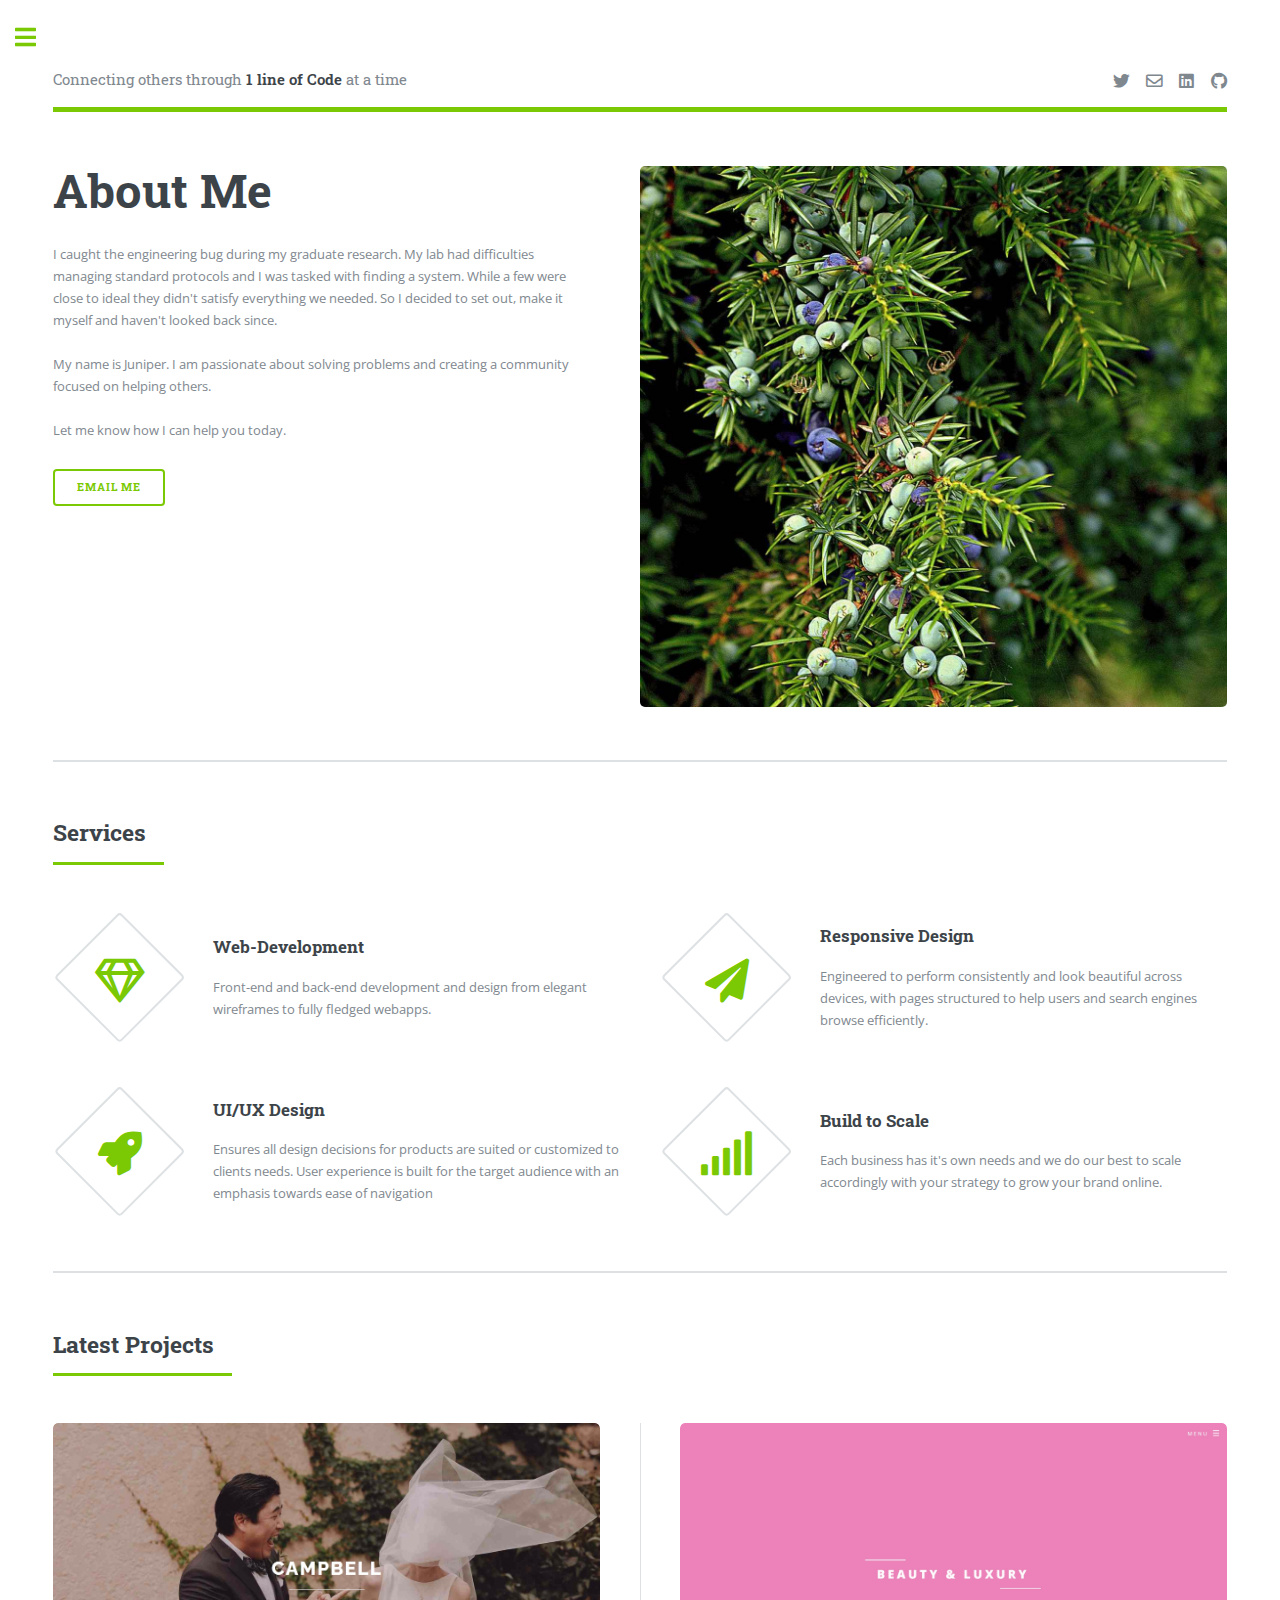
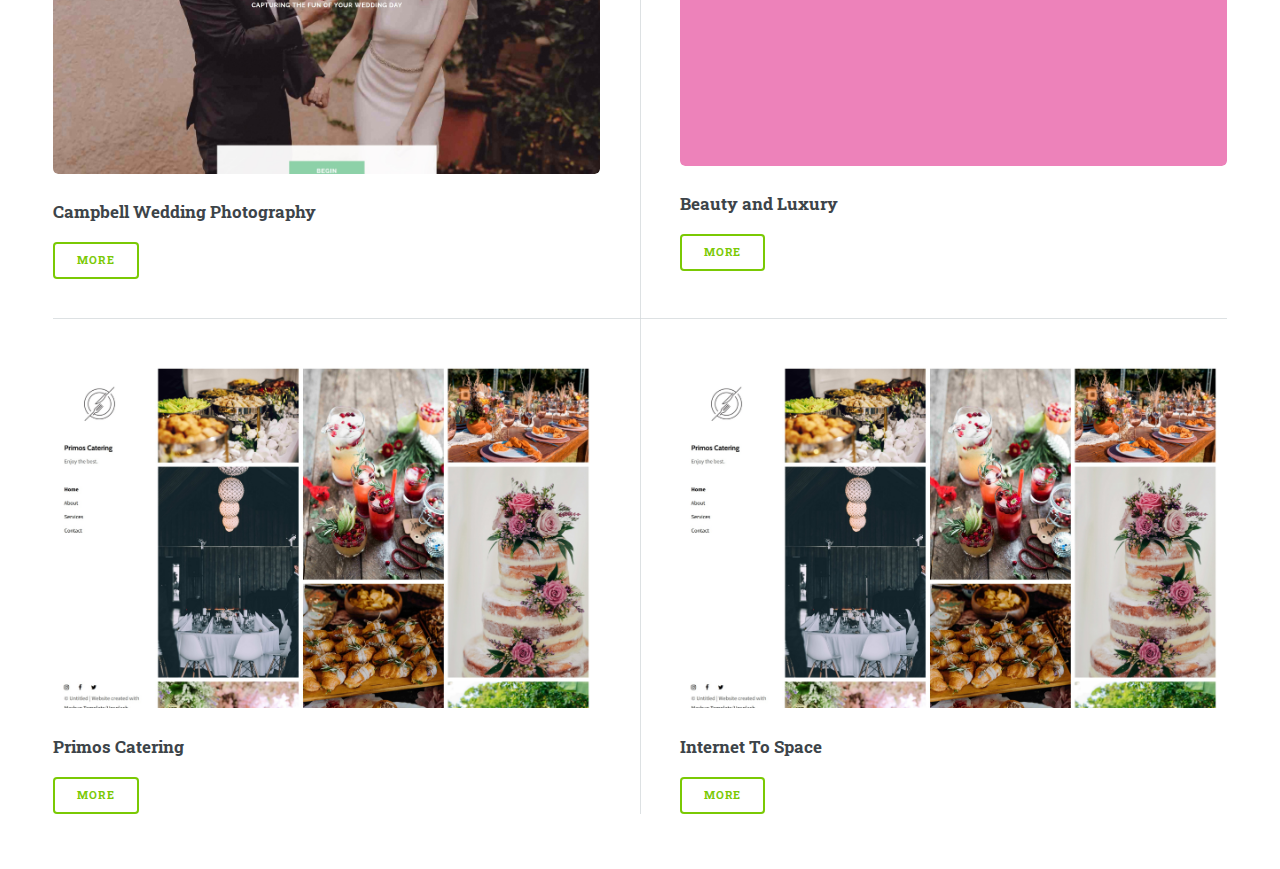
==== about.html @ 2437b705 "Portfolio files" ====
<!DOCTYPE HTML>
<!--
	Editorial by HTML5 UP
	html5up.net | @ajlkn
	Free for personal and commercial use under the CCA 3.0 license (html5up.net/license)
-->
<html>
	<head>
		<title>Juniper Press</title>
		<meta charset="utf-8" />
		<meta name="viewport" content="width=device-width, initial-scale=1, user-scalable=no" />
		<link rel="stylesheet" href="assets/css/main.css" />
	</head>
	<body class="is-preload">

		<!-- Wrapper -->
			<div id="wrapper">

				<!-- Main -->
					<div id="main">
						<div class="inner">

							<!-- Header -->
								<header id="header">
									<a href="index.html" class="logo">Connecting others through <strong>1 line of Code</strong> at a time</a>
									<ul class="icons">
										<!--<li><a class="icon fa-moon dark-mode"><span class="label">Night-Mode</span></a></li> -->
										<li><a href="https://twitter.com/DevwJuniper" target="_blank" class="icon brands fa-twitter"><span class="label">Twitter</span></a></li>
										<li><a href="mailto:juniperpress@protonmail.com" target="_blank" class="icon fa-envelope"><span class="label">Email</span></a></li>
										<li><a href="https://www.linkedin.com/in/juniperpress" target="_blank" class="icon brands fa-linkedin"><span class="label">Linked-In</span></a></li>
										<li><a href="https://github.com/Pressedj" target="_blank" class="icon brands fa-github"><span class="label">Github</span></a></li>
									</ul>
								</header>

							<!-- Banner -->
								<section id="banner">
									<div class="content">
										<header>
											<h1>
												About Me<br />
											</h1>

										</header>
										<p>
											I caught the engineering bug during my graduate research.
											My lab had difficulties managing standard protocols and I was tasked with
											finding a system. While	a few were close to ideal they didn't satisfy everything we needed.
											So I decided to set out, make it myself and haven't looked back since.
											<br />
											<br />My name is Juniper. I am passionate about solving problems
											and creating a community focused on helping others.
											<br />
											<br />Let me know how I can help you today.
										</p>
										<ul class="actions">
											<li><a href="mailto:juniperpress@protonmail.com" class="button big">Email Me</a></li>
										</ul>
									</div>
									<span class="image object">
										<img src="images/juniperberry.jpg" alt="Juniper" />
									</span>
								</section>

							<!-- Section -->
								<section>
									<header class="major">
										<h2>Services</h2>
									</header>
									<div class="features">
										<article>
											<span class="icon fa-gem"></span>
											<div class="content">
												<h3>Web-Development</h3>
												<p>Front-end and back-end development and design from elegant wireframes to fully fledged webapps.</p>
											</div>
										</article>
										<article>
											<span class="icon solid fa-paper-plane"></span>
											<div class="content">
												<h3>Responsive Design</h3>
												<p>Engineered to perform consistently and look beautiful across devices, with pages structured
												to help users and search engines browse efficiently.</p>
											</div>
										</article>
										<article>
											<span class="icon solid fa-rocket"></span>
											<div class="content">
												<h3>UI/UX Design</h3>
												<p>Ensures all design decisions for products are suited or customized to clients needs. 
												User experience is built for the target audience with an emphasis towards ease of navigation</p>
											</div>
										</article>
										<article>
											<span class="icon solid fa-signal"></span>
											<div class="content">
												<h3>Build to Scale</h3>
												<p>Each business has it's own needs and we do our best to scale accordingly
												with your strategy to grow your brand online.</p>
											</div>
										</article>
									</div>
								</section>

							<!-- Section -->
								<section>
									<header class="major">
										<h2>Latest Projects</h2>
									</header>
									<div class="posts">
										<article>
											<a href="https://campbellphotos.netlify.app/" target="_blank" class="image"><img src="images/campbell.jpg" alt="" /></a>
											<h3>Campbell Wedding Photography</h3>
											<ul class="actions">
												<li><a href="https://campbellphotos.netlify.app/" target="_blank" class="button">More</a></li>
											</ul>
										</article>
										<article>
											<a href="https://luxsalons.netlify.app/" target="_blank" class="image"><img src="images/bealux.jpg" alt="" /></a>
											<h3>Beauty and Luxury</h3>
											<ul class="actions">
												<li><a href="https://luxsalons.netlify.app/" target="_blank" class="button">More</a></li>
											</ul>
										</article>
										<article>
											<a href="https://primoscatering.netlify.app/" target="_blank" class="image"><img src="images/primos.jpg" alt="" /></a>
											<h3>Primos Catering</h3>
											<ul class="actions">
												<li><a href="https://primoscatering.netlify.app/" target="_blank" class="button">More</a></li>
											</ul>
										</article>
										<article>
											<a href="https://primoscatering.netlify.app/" target="_blank" class="image"><img src="images/primos.jpg" alt="" /></a>
											<h3>Internet To Space</h3>
											<ul class="actions">
												<li><a href="https://internet2space.netlify.app/" target="_blank" class="button">More</a></li>
											</ul>
										</article>										<!--
	<article>
		<a href="#" class="image"><img src="images/pic04.jpg" alt="" /></a>
		<h3>Sed etiam facilis</h3>
		<p>Aenean ornare velit lacus, ac varius enim lorem ullamcorper dolore. Proin aliquam facilisis ante interdum. Sed nulla amet lorem feugiat tempus aliquam.</p>
		<ul class="actions">
			<li><a href="#" class="button">More</a></li>
		</ul>
	</article>
	<article>
		<a href="#" class="image"><img src="images/pic05.jpg" alt="" /></a>
		<h3>Feugiat lorem aenean</h3>
		<p>Aenean ornare velit lacus, ac varius enim lorem ullamcorper dolore. Proin aliquam facilisis ante interdum. Sed nulla amet lorem feugiat tempus aliquam.</p>
		<ul class="actions">
			<li><a href="#" class="button">More</a></li>
		</ul>
	</article>
	<article>
		<a href="#" class="image"><img src="images/pic06.jpg" alt="" /></a>
		<h3>Amet varius aliquam</h3>
		<p>Aenean ornare velit lacus, ac varius enim lorem ullamcorper dolore. Proin aliquam facilisis ante interdum. Sed nulla amet lorem feugiat tempus aliquam.</p>
		<ul class="actions">
			<li><a href="#" class="button">More</a></li>
		-->
										</ul>
										</article>
									</div>
								</section>
						</div>
					</div>

				<!-- Sidebar -->
					<div id="sidebar">
						<div class="inner">

							<!-- Search -->
								<section id="search" class="alt">
									<form method="post" action="#">
										<input type="text" name="query" id="query" placeholder="Search" />
									</form>
								</section>

							<!-- Menu -->



							<!-- Section -->
								<section>
									<header class="major">
										<h2>Get in touch</h2>
									</header>
									<p>Start a conversation</p>
									<ul class="contact">
										<li class="icon solid fa-envelope"><a href=""mailto:juniperpress@protonmail.com">juniperpress@protonmail.com</a></li>
										<li class="icon brands fa-twitter"><a target="_blank" href="https://twitter.com/devwjuniper">DevwJuniper.com/Twitter</a></li>
									</ul>
								</section>

							<!-- Footer -->
								<footer id="footer">
									<a href="index.html" class="logo"><strong>Editorial</strong> by HTML5 UP</a>
									<p class="copyright">&copy; Untitled. All rights reserved. Demo Images: <a href="https://unsplash.com">Unsplash</a>. Design: <a href="https://html5up.net">HTML5 UP</a>.</p>
								</footer>

						</div>
					</div>

			</div>

		<!-- Scripts -->
			<script src="assets/js/jquery.min.js"></script>
			<script src="assets/js/browser.min.js"></script>
			<script src="assets/js/breakpoints.min.js"></script>
			<script src="assets/js/util.js"></script>
			<script src="assets/js/main.js"></script>

	</body>
</html>
---- assets/css/main.css ----
@import url(fontawesome-all.min.css);
@import url("https://fonts.googleapis.com/css?family=Open+Sans:400,600,400italic,600italic|Roboto+Slab:400,700");
/*
	Editorial by HTML5 UP
	html5up.net | @ajlkn
	Free for personal and commercial use under the CCA 3.0 license (html5up.net/license)
*/
html, body, div, span, applet, object,
iframe, h1, h2, h3, h4, h5, h6, p, blockquote,
pre, a, abbr, acronym, address, big, cite,
code, del, dfn, em, img, ins, kbd, q, s, samp,
small, strike, strong, sub, sup, tt, var, b,
u, i, center, dl, dt, dd, ol, ul, li, fieldset,
form, label, legend, table, caption, tbody,
tfoot, thead, tr, th, td, article, aside,
canvas, details, embed, figure, figcaption,
footer, header, hgroup, menu, nav, output, ruby,
section, summary, time, mark, audio, video {
  margin: 0;
  padding: 0;
  border: 0;
  font-size: 100%;
  font: inherit;
  vertical-align: baseline; }

article, aside, details, figcaption, figure,
footer, header, hgroup, menu, nav, section {
  display: block; }

body {
  line-height: 1; }

ol, ul {
  list-style: none; }

blockquote, q {
  quotes: none; }
  blockquote:before, blockquote:after, q:before, q:after {
    content: '';
    content: none; }

table {
  border-collapse: collapse;
  border-spacing: 0; }

body {
  -webkit-text-size-adjust: none; }

mark {
  background-color: transparent;
  color: inherit; }

input::-moz-focus-inner {
  border: 0;
  padding: 0; }

input, select, textarea {
  -moz-appearance: none;
  -webkit-appearance: none;
  -ms-appearance: none;
  appearance: none; }

/* Basic */
@-ms-viewport {
  width: device-width; }

body {
  -ms-overflow-style: scrollbar; }

@media screen and (max-width: 480px) {
  html, body {
    min-width: 320px; } }

html {
  box-sizing: border-box; }

*, *:before, *:after {
  box-sizing: inherit; }

body {
  background: #ffffff; }


  body.is-preload *, body.is-preload *:before, body.is-preload *:after, body.is-resizing *, body.is-resizing *:before, body.is-resizing *:after {
    -moz-animation: none !important;
    -webkit-animation: none !important;
    -ms-animation: none !important;
    animation: none !important;
    -moz-transition: none !important;
    -webkit-transition: none !important;
    -ms-transition: none !important;
    transition: none !important; }

/* Type */
body, input, select, textarea {
  color: #7f888f;
  font-family: "Open Sans", sans-serif;
  font-size: 13pt;
  font-weight: 400;
  line-height: 1.65; }
  @media screen and (max-width: 1680px) {
    body, input, select, textarea {
      font-size: 11pt; } }
  @media screen and (max-width: 1280px) {
    body, input, select, textarea {
      font-size: 10pt; } }
  @media screen and (max-width: 360px) {
    body, input, select, textarea {
      font-size: 9pt; } }

a {
  -moz-transition: color 0.2s ease-in-out, border-bottom-color 0.2s ease-in-out;
  -webkit-transition: color 0.2s ease-in-out, border-bottom-color 0.2s ease-in-out;
  -ms-transition: color 0.2s ease-in-out, border-bottom-color 0.2s ease-in-out;
  transition: color 0.2s ease-in-out, border-bottom-color 0.2s ease-in-out;
  border-bottom: dotted 1px;
  color: #7ac904;
  text-decoration: none; }
  a:hover {
    border-bottom-color: #7ac904;
    color: #7ac904 !important; }
    a:hover strong {
      color: inherit; }

strong, b {
  color: #3d4449;
  font-weight: 600; }

em, i {
  font-style: italic; }

p {
  margin: 0 0 2em 0; }

h1, h2, h3, h4, h5, h6 {
  color: #3d4449;
  font-family: "Roboto Slab", serif;
  font-weight: 700;
  line-height: 1.5;
  margin: 0 0 1em 0; }
  h1 a, h2 a, h3 a, h4 a, h5 a, h6 a {
    color: inherit;
    text-decoration: none;
    border-bottom: 0; }

h1 {
  font-size: 4em;
  margin: 0 0 0.5em 0;
  line-height: 1.3; }

h2 {
  font-size: 1.75em; }

h3 {
  font-size: 1.25em; }

h4 {
  font-size: 1.1em; }

h5 {
  font-size: 0.9em; }

h6 {
  font-size: 0.7em; }

@media screen and (max-width: 1680px) {
  h1 {
    font-size: 3.5em; } }

@media screen and (max-width: 980px) {
  h1 {
    font-size: 3.25em; } }

@media screen and (max-width: 736px) {
  h1 {
    font-size: 2em;
    line-height: 1.4; }
  h2 {
    font-size: 1.5em; } }

sub {
  font-size: 0.8em;
  position: relative;
  top: 0.5em; }

sup {
  font-size: 0.8em;
  position: relative;
  top: -0.5em; }

blockquote {
  border-left: solid 3px rgba(210, 215, 217, 0.75);
  font-style: italic;
  margin: 0 0 2em 0;
  padding: 0.5em 0 0.5em 2em; }

code {
  background: rgba(230, 235, 237, 0.25);
  border-radius: 0.375em;
  border: solid 1px rgba(210, 215, 217, 0.75);
  font-family: "Courier New", monospace;
  font-size: 0.9em;
  margin: 0 0.25em;
  padding: 0.25em 0.65em; }

pre {
  -webkit-overflow-scrolling: touch;
  font-family: "Courier New", monospace;
  font-size: 0.9em;
  margin: 0 0 2em 0; }
  pre code {
    display: block;
    line-height: 1.75;
    padding: 1em 1.5em;
    overflow-x: auto; }

hr {
  border: 0;
  border-bottom: solid 1px rgba(210, 215, 217, 0.75);
  margin: 2em 0; }
  hr.major {
    margin: 3em 0; }

.align-left {
  text-align: left; }

.align-center {
  text-align: center; }

.align-right {
  text-align: right; }

/* Row */
.row {
  display: flex;
  flex-wrap: wrap;
  box-sizing: border-box;
  align-items: stretch; }
  .row > * {
    box-sizing: border-box; }
  .row.gtr-uniform > * > :last-child {
    margin-bottom: 0; }
  .row.aln-left {
    justify-content: flex-start; }
  .row.aln-center {
    justify-content: center; }
  .row.aln-right {
    justify-content: flex-end; }
  .row.aln-top {
    align-items: flex-start; }
  .row.aln-middle {
    align-items: center; }
  .row.aln-bottom {
    align-items: flex-end; }
  .row > .imp {
    order: -1; }
  .row > .col-1 {
    width: 8.33333%; }
  .row > .off-1 {
    margin-left: 8.33333%; }
  .row > .col-2 {
    width: 16.66667%; }
  .row > .off-2 {
    margin-left: 16.66667%; }
  .row > .col-3 {
    width: 25%; }
  .row > .off-3 {
    margin-left: 25%; }
  .row > .col-4 {
    width: 33.33333%; }
  .row > .off-4 {
    margin-left: 33.33333%; }
  .row > .col-5 {
    width: 41.66667%; }
  .row > .off-5 {
    margin-left: 41.66667%; }
  .row > .col-6 {
    width: 50%; }
  .row > .off-6 {
    margin-left: 50%; }
  .row > .col-7 {
    width: 58.33333%; }
  .row > .off-7 {
    margin-left: 58.33333%; }
  .row > .col-8 {
    width: 66.66667%; }
  .row > .off-8 {
    margin-left: 66.66667%; }
  .row > .col-9 {
    width: 75%; }
  .row > .off-9 {
    margin-left: 75%; }
  .row > .col-10 {
    width: 83.33333%; }
  .row > .off-10 {
    margin-left: 83.33333%; }
  .row > .col-11 {
    width: 91.66667%; }
  .row > .off-11 {
    margin-left: 91.66667%; }
  .row > .col-12 {
    width: 100%; }
  .row > .off-12 {
    margin-left: 100%; }
  .row.gtr-0 {
    margin-top: 0;
    margin-left: 0em; }
    .row.gtr-0 > * {
      padding: 0 0 0 0em; }
    .row.gtr-0.gtr-uniform {
      margin-top: 0em; }
      .row.gtr-0.gtr-uniform > * {
        padding-top: 0em; }
  .row.gtr-25 {
    margin-top: 0;
    margin-left: -0.375em; }
    .row.gtr-25 > * {
      padding: 0 0 0 0.375em; }
    .row.gtr-25.gtr-uniform {
      margin-top: -0.375em; }
      .row.gtr-25.gtr-uniform > * {
        padding-top: 0.375em; }
  .row.gtr-50 {
    margin-top: 0;
    margin-left: -0.75em; }
    .row.gtr-50 > * {
      padding: 0 0 0 0.75em; }
    .row.gtr-50.gtr-uniform {
      margin-top: -0.75em; }
      .row.gtr-50.gtr-uniform > * {
        padding-top: 0.75em; }
  .row {
    margin-top: 0;
    margin-left: -1.5em; }
    .row > * {
      padding: 0 0 0 1.5em; }
    .row.gtr-uniform {
      margin-top: -1.5em; }
      .row.gtr-uniform > * {
        padding-top: 1.5em; }
  .row.gtr-150 {
    margin-top: 0;
    margin-left: -2.25em; }
    .row.gtr-150 > * {
      padding: 0 0 0 2.25em; }
    .row.gtr-150.gtr-uniform {
      margin-top: -2.25em; }
      .row.gtr-150.gtr-uniform > * {
        padding-top: 2.25em; }
  .row.gtr-200 {
    margin-top: 0;
    margin-left: -3em; }
    .row.gtr-200 > * {
      padding: 0 0 0 3em; }
    .row.gtr-200.gtr-uniform {
      margin-top: -3em; }
      .row.gtr-200.gtr-uniform > * {
        padding-top: 3em; }
  @media screen and (max-width: 1680px) {
    .row {
      display: flex;
      flex-wrap: wrap;
      box-sizing: border-box;
      align-items: stretch; }
      .row > * {
        box-sizing: border-box; }
      .row.gtr-uniform > * > :last-child {
        margin-bottom: 0; }
      .row.aln-left {
        justify-content: flex-start; }
      .row.aln-center {
        justify-content: center; }
      .row.aln-right {
        justify-content: flex-end; }
      .row.aln-top {
        align-items: flex-start; }
      .row.aln-middle {
        align-items: center; }
      .row.aln-bottom {
        align-items: flex-end; }
      .row > .imp-xlarge {
        order: -1; }
      .row > .col-1-xlarge {
        width: 8.33333%; }
      .row > .off-1-xlarge {
        margin-left: 8.33333%; }
      .row > .col-2-xlarge {
        width: 16.66667%; }
      .row > .off-2-xlarge {
        margin-left: 16.66667%; }
      .row > .col-3-xlarge {
        width: 25%; }
      .row > .off-3-xlarge {
        margin-left: 25%; }
      .row > .col-4-xlarge {
        width: 33.33333%; }
      .row > .off-4-xlarge {
        margin-left: 33.33333%; }
      .row > .col-5-xlarge {
        width: 41.66667%; }
      .row > .off-5-xlarge {
        margin-left: 41.66667%; }
      .row > .col-6-xlarge {
        width: 50%; }
      .row > .off-6-xlarge {
        margin-left: 50%; }
      .row > .col-7-xlarge {
        width: 58.33333%; }
      .row > .off-7-xlarge {
        margin-left: 58.33333%; }
      .row > .col-8-xlarge {
        width: 66.66667%; }
      .row > .off-8-xlarge {
        margin-left: 66.66667%; }
      .row > .col-9-xlarge {
        width: 75%; }
      .row > .off-9-xlarge {
        margin-left: 75%; }
      .row > .col-10-xlarge {
        width: 83.33333%; }
      .row > .off-10-xlarge {
        margin-left: 83.33333%; }
      .row > .col-11-xlarge {
        width: 91.66667%; }
      .row > .off-11-xlarge {
        margin-left: 91.66667%; }
      .row > .col-12-xlarge {
        width: 100%; }
      .row > .off-12-xlarge {
        margin-left: 100%; }
      .row.gtr-0 {
        margin-top: 0;
        margin-left: 0em; }
        .row.gtr-0 > * {
          padding: 0 0 0 0em; }
        .row.gtr-0.gtr-uniform {
          margin-top: 0em; }
          .row.gtr-0.gtr-uniform > * {
            padding-top: 0em; }
      .row.gtr-25 {
        margin-top: 0;
        margin-left: -0.375em; }
        .row.gtr-25 > * {
          padding: 0 0 0 0.375em; }
        .row.gtr-25.gtr-uniform {
          margin-top: -0.375em; }
          .row.gtr-25.gtr-uniform > * {
            padding-top: 0.375em; }
      .row.gtr-50 {
        margin-top: 0;
        margin-left: -0.75em; }
        .row.gtr-50 > * {
          padding: 0 0 0 0.75em; }
        .row.gtr-50.gtr-uniform {
          margin-top: -0.75em; }
          .row.gtr-50.gtr-uniform > * {
            padding-top: 0.75em; }
      .row {
        margin-top: 0;
        margin-left: -1.5em; }
        .row > * {
          padding: 0 0 0 1.5em; }
        .row.gtr-uniform {
          margin-top: -1.5em; }
          .row.gtr-uniform > * {
            padding-top: 1.5em; }
      .row.gtr-150 {
        margin-top: 0;
        margin-left: -2.25em; }
        .row.gtr-150 > * {
          padding: 0 0 0 2.25em; }
        .row.gtr-150.gtr-uniform {
          margin-top: -2.25em; }
          .row.gtr-150.gtr-uniform > * {
            padding-top: 2.25em; }
      .row.gtr-200 {
        margin-top: 0;
        margin-left: -3em; }
        .row.gtr-200 > * {
          padding: 0 0 0 3em; }
        .row.gtr-200.gtr-uniform {
          margin-top: -3em; }
          .row.gtr-200.gtr-uniform > * {
            padding-top: 3em; } }
  @media screen and (max-width: 1280px) {
    .row {
      display: flex;
      flex-wrap: wrap;
      box-sizing: border-box;
      align-items: stretch; }
      .row > * {
        box-sizing: border-box; }
      .row.gtr-uniform > * > :last-child {
        margin-bottom: 0; }
      .row.aln-left {
        justify-content: flex-start; }
      .row.aln-center {
        justify-content: center; }
      .row.aln-right {
        justify-content: flex-end; }
      .row.aln-top {
        align-items: flex-start; }
      .row.aln-middle {
        align-items: center; }
      .row.aln-bottom {
        align-items: flex-end; }
      .row > .imp-large {
        order: -1; }
      .row > .col-1-large {
        width: 8.33333%; }
      .row > .off-1-large {
        margin-left: 8.33333%; }
      .row > .col-2-large {
        width: 16.66667%; }
      .row > .off-2-large {
        margin-left: 16.66667%; }
      .row > .col-3-large {
        width: 25%; }
      .row > .off-3-large {
        margin-left: 25%; }
      .row > .col-4-large {
        width: 33.33333%; }
      .row > .off-4-large {
        margin-left: 33.33333%; }
      .row > .col-5-large {
        width: 41.66667%; }
      .row > .off-5-large {
        margin-left: 41.66667%; }
      .row > .col-6-large {
        width: 50%; }
      .row > .off-6-large {
        margin-left: 50%; }
      .row > .col-7-large {
        width: 58.33333%; }
      .row > .off-7-large {
        margin-left: 58.33333%; }
      .row > .col-8-large {
        width: 66.66667%; }
      .row > .off-8-large {
        margin-left: 66.66667%; }
      .row > .col-9-large {
        width: 75%; }
      .row > .off-9-large {
        margin-left: 75%; }
      .row > .col-10-large {
        width: 83.33333%; }
      .row > .off-10-large {
        margin-left: 83.33333%; }
      .row > .col-11-large {
        width: 91.66667%; }
      .row > .off-11-large {
        margin-left: 91.66667%; }
      .row > .col-12-large {
        width: 100%; }
      .row > .off-12-large {
        margin-left: 100%; }
      .row.gtr-0 {
        margin-top: 0;
        margin-left: 0em; }
        .row.gtr-0 > * {
          padding: 0 0 0 0em; }
        .row.gtr-0.gtr-uniform {
          margin-top: 0em; }
          .row.gtr-0.gtr-uniform > * {
            padding-top: 0em; }
      .row.gtr-25 {
        margin-top: 0;
        margin-left: -0.375em; }
        .row.gtr-25 > * {
          padding: 0 0 0 0.375em; }
        .row.gtr-25.gtr-uniform {
          margin-top: -0.375em; }
          .row.gtr-25.gtr-uniform > * {
            padding-top: 0.375em; }
      .row.gtr-50 {
        margin-top: 0;
        margin-left: -0.75em; }
        .row.gtr-50 > * {
          padding: 0 0 0 0.75em; }
        .row.gtr-50.gtr-uniform {
          margin-top: -0.75em; }
          .row.gtr-50.gtr-uniform > * {
            padding-top: 0.75em; }
      .row {
        margin-top: 0;
        margin-left: -1.5em; }
        .row > * {
          padding: 0 0 0 1.5em; }
        .row.gtr-uniform {
          margin-top: -1.5em; }
          .row.gtr-uniform > * {
            padding-top: 1.5em; }
      .row.gtr-150 {
        margin-top: 0;
        margin-left: -2.25em; }
        .row.gtr-150 > * {
          padding: 0 0 0 2.25em; }
        .row.gtr-150.gtr-uniform {
          margin-top: -2.25em; }
          .row.gtr-150.gtr-uniform > * {
            padding-top: 2.25em; }
      .row.gtr-200 {
        margin-top: 0;
        margin-left: -3em; }
        .row.gtr-200 > * {
          padding: 0 0 0 3em; }
        .row.gtr-200.gtr-uniform {
          margin-top: -3em; }
          .row.gtr-200.gtr-uniform > * {
            padding-top: 3em; } }
  @media screen and (max-width: 980px) {
    .row {
      display: flex;
      flex-wrap: wrap;
      box-sizing: border-box;
      align-items: stretch; }
      .row > * {
        box-sizing: border-box; }
      .row.gtr-uniform > * > :last-child {
        margin-bottom: 0; }
      .row.aln-left {
        justify-content: flex-start; }
      .row.aln-center {
        justify-content: center; }
      .row.aln-right {
        justify-content: flex-end; }
      .row.aln-top {
        align-items: flex-start; }
      .row.aln-middle {
        align-items: center; }
      .row.aln-bottom {
        align-items: flex-end; }
      .row > .imp-medium {
        order: -1; }
      .row > .col-1-medium {
        width: 8.33333%; }
      .row > .off-1-medium {
        margin-left: 8.33333%; }
      .row > .col-2-medium {
        width: 16.66667%; }
      .row > .off-2-medium {
        margin-left: 16.66667%; }
      .row > .col-3-medium {
        width: 25%; }
      .row > .off-3-medium {
        margin-left: 25%; }
      .row > .col-4-medium {
        width: 33.33333%; }
      .row > .off-4-medium {
        margin-left: 33.33333%; }
      .row > .col-5-medium {
        width: 41.66667%; }
      .row > .off-5-medium {
        margin-left: 41.66667%; }
      .row > .col-6-medium {
        width: 50%; }
      .row > .off-6-medium {
        margin-left: 50%; }
      .row > .col-7-medium {
        width: 58.33333%; }
      .row > .off-7-medium {
        margin-left: 58.33333%; }
      .row > .col-8-medium {
        width: 66.66667%; }
      .row > .off-8-medium {
        margin-left: 66.66667%; }
      .row > .col-9-medium {
        width: 75%; }
      .row > .off-9-medium {
        margin-left: 75%; }
      .row > .col-10-medium {
        width: 83.33333%; }
      .row > .off-10-medium {
        margin-left: 83.33333%; }
      .row > .col-11-medium {
        width: 91.66667%; }
      .row > .off-11-medium {
        margin-left: 91.66667%; }
      .row > .col-12-medium {
        width: 100%; }
      .row > .off-12-medium {
        margin-left: 100%; }
      .row.gtr-0 {
        margin-top: 0;
        margin-left: 0em; }
        .row.gtr-0 > * {
          padding: 0 0 0 0em; }
        .row.gtr-0.gtr-uniform {
          margin-top: 0em; }
          .row.gtr-0.gtr-uniform > * {
            padding-top: 0em; }
      .row.gtr-25 {
        margin-top: 0;
        margin-left: -0.375em; }
        .row.gtr-25 > * {
          padding: 0 0 0 0.375em; }
        .row.gtr-25.gtr-uniform {
          margin-top: -0.375em; }
          .row.gtr-25.gtr-uniform > * {
            padding-top: 0.375em; }
      .row.gtr-50 {
        margin-top: 0;
        margin-left: -0.75em; }
        .row.gtr-50 > * {
          padding: 0 0 0 0.75em; }
        .row.gtr-50.gtr-uniform {
          margin-top: -0.75em; }
          .row.gtr-50.gtr-uniform > * {
            padding-top: 0.75em; }
      .row {
        margin-top: 0;
        margin-left: -1.5em; }
        .row > * {
          padding: 0 0 0 1.5em; }
        .row.gtr-uniform {
          margin-top: -1.5em; }
          .row.gtr-uniform > * {
            padding-top: 1.5em; }
      .row.gtr-150 {
        margin-top: 0;
        margin-left: -2.25em; }
        .row.gtr-150 > * {
          padding: 0 0 0 2.25em; }
        .row.gtr-150.gtr-uniform {
          margin-top: -2.25em; }
          .row.gtr-150.gtr-uniform > * {
            padding-top: 2.25em; }
      .row.gtr-200 {
        margin-top: 0;
        margin-left: -3em; }
        .row.gtr-200 > * {
          padding: 0 0 0 3em; }
        .row.gtr-200.gtr-uniform {
          margin-top: -3em; }
          .row.gtr-200.gtr-uniform > * {
            padding-top: 3em; } }
  @media screen and (max-width: 736px) {
    .row {
      display: flex;
      flex-wrap: wrap;
      box-sizing: border-box;
      align-items: stretch; }
      .row > * {
        box-sizing: border-box; }
      .row.gtr-uniform > * > :last-child {
        margin-bottom: 0; }
      .row.aln-left {
        justify-content: flex-start; }
      .row.aln-center {
        justify-content: center; }
      .row.aln-right {
        justify-content: flex-end; }
      .row.aln-top {
        align-items: flex-start; }
      .row.aln-middle {
        align-items: center; }
      .row.aln-bottom {
        align-items: flex-end; }
      .row > .imp-small {
        order: -1; }
      .row > .col-1-small {
        width: 8.33333%; }
      .row > .off-1-small {
        margin-left: 8.33333%; }
      .row > .col-2-small {
        width: 16.66667%; }
      .row > .off-2-small {
        margin-left: 16.66667%; }
      .row > .col-3-small {
        width: 25%; }
      .row > .off-3-small {
        margin-left: 25%; }
      .row > .col-4-small {
        width: 33.33333%; }
      .row > .off-4-small {
        margin-left: 33.33333%; }
      .row > .col-5-small {
        width: 41.66667%; }
      .row > .off-5-small {
        margin-left: 41.66667%; }
      .row > .col-6-small {
        width: 50%; }
      .row > .off-6-small {
        margin-left: 50%; }
      .row > .col-7-small {
        width: 58.33333%; }
      .row > .off-7-small {
        margin-left: 58.33333%; }
      .row > .col-8-small {
        width: 66.66667%; }
      .row > .off-8-small {
        margin-left: 66.66667%; }
      .row > .col-9-small {
        width: 75%; }
      .row > .off-9-small {
        margin-left: 75%; }
      .row > .col-10-small {
        width: 83.33333%; }
      .row > .off-10-small {
        margin-left: 83.33333%; }
      .row > .col-11-small {
        width: 91.66667%; }
      .row > .off-11-small {
        margin-left: 91.66667%; }
      .row > .col-12-small {
        width: 100%; }
      .row > .off-12-small {
        margin-left: 100%; }
      .row.gtr-0 {
        margin-top: 0;
        margin-left: 0em; }
        .row.gtr-0 > * {
          padding: 0 0 0 0em; }
        .row.gtr-0.gtr-uniform {
          margin-top: 0em; }
          .row.gtr-0.gtr-uniform > * {
            padding-top: 0em; }
      .row.gtr-25 {
        margin-top: 0;
        margin-left: -0.375em; }
        .row.gtr-25 > * {
          padding: 0 0 0 0.375em; }
        .row.gtr-25.gtr-uniform {
          margin-top: -0.375em; }
          .row.gtr-25.gtr-uniform > * {
            padding-top: 0.375em; }
      .row.gtr-50 {
        margin-top: 0;
        margin-left: -0.75em; }
        .row.gtr-50 > * {
          padding: 0 0 0 0.75em; }
        .row.gtr-50.gtr-uniform {
          margin-top: -0.75em; }
          .row.gtr-50.gtr-uniform > * {
            padding-top: 0.75em; }
      .row {
        margin-top: 0;
        margin-left: -1.5em; }
        .row > * {
          padding: 0 0 0 1.5em; }
        .row.gtr-uniform {
          margin-top: -1.5em; }
          .row.gtr-uniform > * {
            padding-top: 1.5em; }
      .row.gtr-150 {
        margin-top: 0;
        margin-left: -2.25em; }
        .row.gtr-150 > * {
          padding: 0 0 0 2.25em; }
        .row.gtr-150.gtr-uniform {
          margin-top: -2.25em; }
          .row.gtr-150.gtr-uniform > * {
            padding-top: 2.25em; }
      .row.gtr-200 {
        margin-top: 0;
        margin-left: -3em; }
        .row.gtr-200 > * {
          padding: 0 0 0 3em; }
        .row.gtr-200.gtr-uniform {
          margin-top: -3em; }
          .row.gtr-200.gtr-uniform > * {
            padding-top: 3em; } }
  @media screen and (max-width: 480px) {
    .row {
      display: flex;
      flex-wrap: wrap;
      box-sizing: border-box;
      align-items: stretch; }
      .row > * {
        box-sizing: border-box; }
      .row.gtr-uniform > * > :last-child {
        margin-bottom: 0; }
      .row.aln-left {
        justify-content: flex-start; }
      .row.aln-center {
        justify-content: center; }
      .row.aln-right {
        justify-content: flex-end; }
      .row.aln-top {
        align-items: flex-start; }
      .row.aln-middle {
        align-items: center; }
      .row.aln-bottom {
        align-items: flex-end; }
      .row > .imp-xsmall {
        order: -1; }
      .row > .col-1-xsmall {
        width: 8.33333%; }
      .row > .off-1-xsmall {
        margin-left: 8.33333%; }
      .row > .col-2-xsmall {
        width: 16.66667%; }
      .row > .off-2-xsmall {
        margin-left: 16.66667%; }
      .row > .col-3-xsmall {
        width: 25%; }
      .row > .off-3-xsmall {
        margin-left: 25%; }
      .row > .col-4-xsmall {
        width: 33.33333%; }
      .row > .off-4-xsmall {
        margin-left: 33.33333%; }
      .row > .col-5-xsmall {
        width: 41.66667%; }
      .row > .off-5-xsmall {
        margin-left: 41.66667%; }
      .row > .col-6-xsmall {
        width: 50%; }
      .row > .off-6-xsmall {
        margin-left: 50%; }
      .row > .col-7-xsmall {
        width: 58.33333%; }
      .row > .off-7-xsmall {
        margin-left: 58.33333%; }
      .row > .col-8-xsmall {
        width: 66.66667%; }
      .row > .off-8-xsmall {
        margin-left: 66.66667%; }
      .row > .col-9-xsmall {
        width: 75%; }
      .row > .off-9-xsmall {
        margin-left: 75%; }
      .row > .col-10-xsmall {
        width: 83.33333%; }
      .row > .off-10-xsmall {
        margin-left: 83.33333%; }
      .row > .col-11-xsmall {
        width: 91.66667%; }
      .row > .off-11-xsmall {
        margin-left: 91.66667%; }
      .row > .col-12-xsmall {
        width: 100%; }
      .row > .off-12-xsmall {
        margin-left: 100%; }
      .row.gtr-0 {
        margin-top: 0;
        margin-left: 0em; }
        .row.gtr-0 > * {
          padding: 0 0 0 0em; }
        .row.gtr-0.gtr-uniform {
          margin-top: 0em; }
          .row.gtr-0.gtr-uniform > * {
            padding-top: 0em; }
      .row.gtr-25 {
        margin-top: 0;
        margin-left: -0.375em; }
        .row.gtr-25 > * {
          padding: 0 0 0 0.375em; }
        .row.gtr-25.gtr-uniform {
          margin-top: -0.375em; }
          .row.gtr-25.gtr-uniform > * {
            padding-top: 0.375em; }
      .row.gtr-50 {
        margin-top: 0;
        margin-left: -0.75em; }
        .row.gtr-50 > * {
          padding: 0 0 0 0.75em; }
        .row.gtr-50.gtr-uniform {
          margin-top: -0.75em; }
          .row.gtr-50.gtr-uniform > * {
            padding-top: 0.75em; }
      .row {
        margin-top: 0;
        margin-left: -1.5em; }
        .row > * {
          padding: 0 0 0 1.5em; }
        .row.gtr-uniform {
          margin-top: -1.5em; }
          .row.gtr-uniform > * {
            padding-top: 1.5em; }
      .row.gtr-150 {
        margin-top: 0;
        margin-left: -2.25em; }
        .row.gtr-150 > * {
          padding: 0 0 0 2.25em; }
        .row.gtr-150.gtr-uniform {
          margin-top: -2.25em; }
          .row.gtr-150.gtr-uniform > * {
            padding-top: 2.25em; }
      .row.gtr-200 {
        margin-top: 0;
        margin-left: -3em; }
        .row.gtr-200 > * {
          padding: 0 0 0 3em; }
        .row.gtr-200.gtr-uniform {
          margin-top: -3em; }
          .row.gtr-200.gtr-uniform > * {
            padding-top: 3em; } }

/* Section/Article */
section.special, article.special {
  text-align: center; }

header p {
  font-family: "Roboto Slab", serif;
  font-size: 1em;
  font-weight: 400;
  letter-spacing: 0.075em;
  margin-top: -0.5em;
  text-transform: uppercase; }

header.major > :last-child {
  border-bottom: solid 3px #7ac904;
  display: inline-block;
  margin: 0 0 2em 0;
  padding: 0 0.75em 0.5em 0; }

header.main > :last-child {
  margin: 0 0 1em 0; }

/* Form */
form {
  margin: 0 0 2em 0; }

label {
  color: #3d4449;
  display: block;
  font-size: 0.9em;
  font-weight: 600;
  margin: 0 0 1em 0; }

input[type="text"],
input[type="password"],
input[type="email"],
input[type="tel"],
input[type="search"],
input[type="url"],
select,
textarea {
  -moz-appearance: none;
  -webkit-appearance: none;
  -ms-appearance: none;
  appearance: none;
  background: #ffffff;
  border-radius: 0.375em;
  border: none;
  border: solid 1px rgba(210, 215, 217, 0.75);
  color: inherit;
  display: block;
  outline: 0;
  padding: 0 1em;
  text-decoration: none;
  width: 100%; }
  input[type="text"]:invalid,
  input[type="password"]:invalid,
  input[type="email"]:invalid,
  input[type="tel"]:invalid,
  input[type="search"]:invalid,
  input[type="url"]:invalid,
  select:invalid,
  textarea:invalid {
    box-shadow: none; }
  input[type="text"]:focus,
  input[type="password"]:focus,
  input[type="email"]:focus,
  input[type="tel"]:focus,
  input[type="search"]:focus,
  input[type="url"]:focus,
  select:focus,
  textarea:focus {
    border-color: #7ac904;
    box-shadow: 0 0 0 1px #7ac904; }

select {
  background-image: url("data:image/svg+xml;charset=utf8,%3Csvg xmlns='http://www.w3.org/2000/svg' width='40' height='40' preserveAspectRatio='none' viewBox='0 0 40 40'%3E%3Cpath d='M9.4,12.3l10.4,10.4l10.4-10.4c0.2-0.2,0.5-0.4,0.9-0.4c0.3,0,0.6,0.1,0.9,0.4l3.3,3.3c0.2,0.2,0.4,0.5,0.4,0.9 c0,0.4-0.1,0.6-0.4,0.9L20.7,31.9c-0.2,0.2-0.5,0.4-0.9,0.4c-0.3,0-0.6-0.1-0.9-0.4L4.3,17.3c-0.2-0.2-0.4-0.5-0.4-0.9 c0-0.4,0.1-0.6,0.4-0.9l3.3-3.3c0.2-0.2,0.5-0.4,0.9-0.4S9.1,12.1,9.4,12.3z' fill='rgba(210, 215, 217, 0.75)' /%3E%3C/svg%3E");
  background-size: 1.25em;
  background-repeat: no-repeat;
  background-position: calc(100% - 1em) center;
  height: 2.75em;
  padding-right: 2.75em;
  text-overflow: ellipsis; }
  select option {
    color: #3d4449;
    background: #ffffff; }
  select:focus::-ms-value {
    background-color: transparent; }
  select::-ms-expand {
    display: none; }

input[type="text"],
input[type="password"],
input[type="email"],
input[type="tel"],
input[type="search"],
input[type="url"],
select {
  height: 2.75em; }

textarea {
  padding: 0.75em 1em; }

input[type="checkbox"],
input[type="radio"] {
  -moz-appearance: none;
  -webkit-appearance: none;
  -ms-appearance: none;
  appearance: none;
  display: block;
  float: left;
  margin-right: -2em;
  opacity: 0;
  width: 1em;
  z-index: -1; }
  input[type="checkbox"] + label,
  input[type="radio"] + label {
    text-decoration: none;
    color: #7f888f;
    cursor: pointer;
    display: inline-block;
    font-size: 1em;
    font-weight: 400;
    padding-left: 2.4em;
    padding-right: 0.75em;
    position: relative; }
    input[type="checkbox"] + label:before,
    input[type="radio"] + label:before {
      -moz-osx-font-smoothing: grayscale;
      -webkit-font-smoothing: antialiased;
      display: inline-block;
      font-style: normal;
      font-variant: normal;
      text-rendering: auto;
      line-height: 1;
      text-transform: none !important;
      font-family: 'Font Awesome 5 Free';
      font-weight: 900; }
    input[type="checkbox"] + label:before,
    input[type="radio"] + label:before {
      background: #ffffff;
      border-radius: 0.375em;
      border: solid 1px rgba(210, 215, 217, 0.75);
      content: '';
      display: inline-block;
      font-size: 0.8em;
      height: 2.0625em;
      left: 0;
      line-height: 2.0625em;
      position: absolute;
      text-align: center;
      top: 0;
      width: 2.0625em; }
  input[type="checkbox"]:checked + label:before,
  input[type="radio"]:checked + label:before {
    background: #3d4449;
    border-color: #3d4449;
    color: #ffffff;
    content: '\f00c'; }
  input[type="checkbox"]:focus + label:before,
  input[type="radio"]:focus + label:before {
    border-color: #7ac904;
    box-shadow: 0 0 0 1px #7ac904; }

input[type="checkbox"] + label:before {
  border-radius: 0.375em; }

input[type="radio"] + label:before {
  border-radius: 100%; }

::-webkit-input-placeholder {
  color: #9fa3a6 !important;
  opacity: 1.0; }

:-moz-placeholder {
  color: #9fa3a6 !important;
  opacity: 1.0; }

::-moz-placeholder {
  color: #9fa3a6 !important;
  opacity: 1.0; }

:-ms-input-placeholder {
  color: #9fa3a6 !important;
  opacity: 1.0; }

/* Box */
.box {
  border-radius: 0.375em;
  border: solid 1px rgba(210, 215, 217, 0.75);
  margin-bottom: 2em;
  padding: 1.5em; }
  .box > :last-child,
  .box > :last-child > :last-child,
  .box > :last-child > :last-child > :last-child {
    margin-bottom: 0; }
  .box.alt {
    border: 0;
    border-radius: 0;
    padding: 0; }

/* Icon */
.icon {
  text-decoration: none;
  border-bottom: none;
  position: relative; }
  .icon:before {
    -moz-osx-font-smoothing: grayscale;
    -webkit-font-smoothing: antialiased;
    display: inline-block;
    font-style: normal;
    font-variant: normal;
    text-rendering: auto;
    line-height: 1;
    text-transform: none !important;
    font-family: 'Font Awesome 5 Free';
    font-weight: 400; }
  .icon > .label {
    display: none; }
  .icon:before {
    line-height: inherit; }
  .icon.solid:before {
    font-weight: 900; }
  .icon.brands:before {
    font-family: 'Font Awesome 5 Brands'; }

/* Image */
.image {
  border-radius: 0.375em;
  border: 0;
  display: inline-block;
  position: relative; }
  .image img {
    border-radius: 0.375em;
    display: block; }
  .image.left, .image.right {
    max-width: 40%; }
    .image.left img, .image.right img {
      width: 100%; }
  .image.left {
    float: left;
    padding: 0 1.5em 1em 0;
    top: 0.25em; }
  .image.right {
    float: right;
    padding: 0 0 1em 1.5em;
    top: 0.25em; }
  .image.fit {
    display: block;
    margin: 0 0 2em 0;
    width: 100%; }
    .image.fit img {
      width: 100%; }
  .image.main {
    display: block;
    margin: 0 0 3em 0;
    width: 100%; }
    .image.main img {
      width: 100%; }

a.image {
  overflow: hidden; }
  a.image img {
    -moz-transition: -moz-transform 0.2s ease;
    -webkit-transition: -webkit-transform 0.2s ease;
    -ms-transition: -ms-transform 0.2s ease;
    transition: transform 0.2s ease; }
  a.image:hover img {
    -moz-transform: scale(1.075);
    -webkit-transform: scale(1.075);
    -ms-transform: scale(1.075);
    transform: scale(1.075); }

/* List */
ol {
  list-style: decimal;
  margin: 0 0 2em 0;
  padding-left: 1.25em; }
  ol li {
    padding-left: 0.25em; }

ul {
  list-style: disc;
  margin: 0 0 2em 0;
  padding-left: 1em; }
  ul li {
    padding-left: 0.5em; }
  ul.alt {
    list-style: none;
    padding-left: 0; }
    ul.alt li {
      border-top: solid 1px rgba(210, 215, 217, 0.75);
      padding: 0.5em 0; }
      ul.alt li:first-child {
        border-top: 0;
        padding-top: 0; }

dl {
  margin: 0 0 2em 0; }
  dl dt {
    display: block;
    font-weight: 600;
    margin: 0 0 1em 0; }
  dl dd {
    margin-left: 2em; }

/* Actions */
ul.actions {
  display: -moz-flex;
  display: -webkit-flex;
  display: -ms-flex;
  display: flex;
  cursor: default;
  list-style: none;
  margin-left: -1em;
  padding-left: 0; }
  ul.actions li {
    padding: 0 0 0 1em;
    vertical-align: middle; }
  ul.actions.special {
    -moz-justify-content: center;
    -webkit-justify-content: center;
    -ms-justify-content: center;
    justify-content: center;
    width: 100%;
    margin-left: 0; }
    ul.actions.special li:first-child {
      padding-left: 0; }
  ul.actions.stacked {
    -moz-flex-direction: column;
    -webkit-flex-direction: column;
    -ms-flex-direction: column;
    flex-direction: column;
    margin-left: 0; }
    ul.actions.stacked li {
      padding: 1.3em 0 0 0; }
      ul.actions.stacked li:first-child {
        padding-top: 0; }
  ul.actions.fit {
    width: calc(100% + 1em); }
    ul.actions.fit li {
      -moz-flex-grow: 1;
      -webkit-flex-grow: 1;
      -ms-flex-grow: 1;
      flex-grow: 1;
      -moz-flex-shrink: 1;
      -webkit-flex-shrink: 1;
      -ms-flex-shrink: 1;
      flex-shrink: 1;
      width: 100%; }
      ul.actions.fit li > * {
        width: 100%; }
    ul.actions.fit.stacked {
      width: 100%; }

/* Icons */
ul.icons {
  cursor: default;
  list-style: none;
  padding-left: 0; }
  ul.icons li {
    display: inline-block;
    padding: 0 1em 0 0; }
    ul.icons li:last-child {
      padding-right: 0; }
    ul.icons li .icon {
      color: inherit; }
      ul.icons li .icon:before {
        font-size: 1.25em; }

/* Contact */
ul.contact {
  list-style: none;
  padding: 0; }
  ul.contact li {
    text-decoration: none;
    border-top: solid 1px rgba(210, 215, 217, 0.75);
    margin: 1.5em 0 0 0;
    padding: 1.5em 0 0 3em;
    position: relative; }
    ul.contact li:before {
      -moz-osx-font-smoothing: grayscale;
      -webkit-font-smoothing: antialiased;
      display: inline-block;
      font-style: normal;
      font-variant: normal;
      text-rendering: auto;
      line-height: 1;
      text-transform: none !important;
      font-family: 'Font Awesome 5 Free';
      font-weight: 400; }
    ul.contact li:before {
      color: #7ac904;
      display: inline-block;
      font-size: 1.5em;
      height: 1.125em;
      left: 0;
      line-height: 1.125em;
      position: absolute;
      text-align: center;
      top: 1em;
      width: 1.5em; }
    ul.contact li:first-child {
      border-top: 0;
      margin-top: 0;
      padding-top: 0; }
      ul.contact li:first-child:before {
        top: 0; }
    ul.contact li a {
      color: inherit; }

/* Pagination */
ul.pagination {
  cursor: default;
  list-style: none;
  padding-left: 0; }
  ul.pagination li {
    display: inline-block;
    padding-left: 0;
    vertical-align: middle; }
    ul.pagination li > .page {
      -moz-transition: background-color 0.2s ease-in-out, color 0.2s ease-in-out;
      -webkit-transition: background-color 0.2s ease-in-out, color 0.2s ease-in-out;
      -ms-transition: background-color 0.2s ease-in-out, color 0.2s ease-in-out;
      transition: background-color 0.2s ease-in-out, color 0.2s ease-in-out;
      border-bottom: 0;
      border-radius: 0.375em;
      display: inline-block;
      font-size: 0.8em;
      font-weight: 600;
      height: 2em;
      line-height: 2em;
      margin: 0 0.125em;
      min-width: 2em;
      padding: 0 0.5em;
      text-align: center; }
      ul.pagination li > .page.active {
        background-color: #7ac904;
        color: #ffffff !important; }
        ul.pagination li > .page.active:hover {
          background-color: #f67878; }
        ul.pagination li > .page.active:active {
          background-color: #f45c5c; }
    ul.pagination li:first-child {
      padding-right: 0.75em; }
    ul.pagination li:last-child {
      padding-left: 0.75em; }
  @media screen and (max-width: 480px) {
    ul.pagination li:nth-child(n+2):nth-last-child(n+2) {
      display: none; }
    ul.pagination li:first-child {
      padding-right: 0; } }

/* Table */
.table-wrapper {
  -webkit-overflow-scrolling: touch;
  overflow-x: auto; }

table {
  margin: 0 0 2em 0;
  width: 100%; }
  table tbody tr {
    border: solid 1px rgba(210, 215, 217, 0.75);
    border-left: 0;
    border-right: 0; }
    table tbody tr:nth-child(2n + 1) {
      background-color: rgba(230, 235, 237, 0.25); }
  table td {
    padding: 0.75em 0.75em; }
  table th {
    color: #3d4449;
    font-size: 0.9em;
    font-weight: 600;
    padding: 0 0.75em 0.75em 0.75em;
    text-align: left; }
  table thead {
    border-bottom: solid 2px rgba(210, 215, 217, 0.75); }
  table tfoot {
    border-top: solid 2px rgba(210, 215, 217, 0.75); }
  table.alt {
    border-collapse: separate; }
    table.alt tbody tr td {
      border: solid 1px rgba(210, 215, 217, 0.75);
      border-left-width: 0;
      border-top-width: 0; }
      table.alt tbody tr td:first-child {
        border-left-width: 1px; }
    table.alt tbody tr:first-child td {
      border-top-width: 1px; }
    table.alt thead {
      border-bottom: 0; }
    table.alt tfoot {
      border-top: 0; }

/* Button */
input[type="submit"],
input[type="reset"],
input[type="button"],
button,
.button {
  -moz-appearance: none;
  -webkit-appearance: none;
  -ms-appearance: none;
  appearance: none;
  -moz-transition: background-color 0.2s ease-in-out, color 0.2s ease-in-out;
  -webkit-transition: background-color 0.2s ease-in-out, color 0.2s ease-in-out;
  -ms-transition: background-color 0.2s ease-in-out, color 0.2s ease-in-out;
  transition: background-color 0.2s ease-in-out, color 0.2s ease-in-out;
  background-color: transparent;
  border-radius: 0.375em;
  border: 0;
  box-shadow: inset 0 0 0 2px #7ac904;
  color: #7ac904 !important;
  cursor: pointer;
  display: inline-block;
  font-family: "Roboto Slab", serif;
  font-size: 0.8em;
  font-weight: 700;
  height: 3.5em;
  letter-spacing: 0.075em;
  line-height: 3.5em;
  padding: 0 2.25em;
  text-align: center;
  text-decoration: none;
  text-transform: uppercase;
  white-space: nowrap; }
  input[type="submit"]:hover,
  input[type="reset"]:hover,
  input[type="button"]:hover,
  button:hover,
  .button:hover {
    background-color: rgba(245, 106, 106, 0.05); }
  input[type="submit"]:active,
  input[type="reset"]:active,
  input[type="button"]:active,
  button:active,
  .button:active {
    background-color: rgba(245, 106, 106, 0.15); }
  input[type="submit"].icon:before,
  input[type="reset"].icon:before,
  input[type="button"].icon:before,
  button.icon:before,
  .button.icon:before {
    margin-right: 0.5em; }
  input[type="submit"].fit,
  input[type="reset"].fit,
  input[type="button"].fit,
  button.fit,
  .button.fit {
    width: 100%; }
  input[type="submit"].small,
  input[type="reset"].small,
  input[type="button"].small,
  button.small,
  .button.small {
    font-size: 0.6em; }
  input[type="submit"].large,
  input[type="reset"].large,
  input[type="button"].large,
  button.large,
  .button.large {
    font-size: 1em;
    height: 3.65em;
    line-height: 3.65em; }
  input[type="submit"].primary,
  input[type="reset"].primary,
  input[type="button"].primary,
  button.primary,
  .button.primary {
    background-color: #7ac904;
    box-shadow: none;
    color: #ffffff !important; }
    input[type="submit"].primary:hover,
    input[type="reset"].primary:hover,
    input[type="button"].primary:hover,
    button.primary:hover,
    .button.primary:hover {
      background-color: #f67878; }
    input[type="submit"].primary:active,
    input[type="reset"].primary:active,
    input[type="button"].primary:active,
    button.primary:active,
    .button.primary:active {
      background-color: #f45c5c; }
  input[type="submit"].disabled, input[type="submit"]:disabled,
  input[type="reset"].disabled,
  input[type="reset"]:disabled,
  input[type="button"].disabled,
  input[type="button"]:disabled,
  button.disabled,
  button:disabled,
  .button.disabled,
  .button:disabled {
    pointer-events: none;
    opacity: 0.25; }

/* Mini Posts */
.mini-posts article {
  border-top: solid 1px rgba(210, 215, 217, 0.75);
  margin-top: 2em;
  padding-top: 2em; }
  .mini-posts article .image {
    display: block;
    margin: 0 0 1.5em 0; }
    .mini-posts article .image img {
      display: block;
      width: 100%; }
  .mini-posts article:first-child {
    border-top: 0;
    margin-top: 0;
    padding-top: 0; }

/* Features */
.features {
  display: -moz-flex;
  display: -webkit-flex;
  display: -ms-flex;
  display: flex;
  -moz-flex-wrap: wrap;
  -webkit-flex-wrap: wrap;
  -ms-flex-wrap: wrap;
  flex-wrap: wrap;
  margin: 0 0 2em -3em;
  width: calc(100% + 3em); }
  .features article {
    -moz-align-items: center;
    -webkit-align-items: center;
    -ms-align-items: center;
    align-items: center;
    display: -moz-flex;
    display: -webkit-flex;
    display: -ms-flex;
    display: flex;
    margin: 0 0 3em 3em;
    position: relative;
    width: calc(50% - 3em); }
    .features article:nth-child(2n - 1) {
      margin-right: 1.5em; }
    .features article:nth-child(2n) {
      margin-left: 1.5em; }
    .features article:nth-last-child(1), .features article:nth-last-child(2) {
      margin-bottom: 0; }
    .features article .icon {
      -moz-flex-grow: 0;
      -webkit-flex-grow: 0;
      -ms-flex-grow: 0;
      flex-grow: 0;
      -moz-flex-shrink: 0;
      -webkit-flex-shrink: 0;
      -ms-flex-shrink: 0;
      flex-shrink: 0;
      display: block;
      height: 10em;
      line-height: 10em;
      margin: 0 2em 0 0;
      text-align: center;
      width: 10em; }
      .features article .icon:before {
        color: #7ac904;
        font-size: 2.75rem;
        position: relative;
        top: 0.05em; }
      .features article .icon:after {
        -moz-transform: rotate(45deg);
        -webkit-transform: rotate(45deg);
        -ms-transform: rotate(45deg);
        transform: rotate(45deg);
        border-radius: 0.25rem;
        border: solid 2px rgba(210, 215, 217, 0.75);
        content: '';
        display: block;
        height: 7em;
        left: 50%;
        margin: -3.5em 0 0 -3.5em;
        position: absolute;
        top: 50%;
        width: 7em; }
    .features article .content {
      -moz-flex-grow: 1;
      -webkit-flex-grow: 1;
      -ms-flex-grow: 1;
      flex-grow: 1;
      -moz-flex-shrink: 1;
      -webkit-flex-shrink: 1;
      -ms-flex-shrink: 1;
      flex-shrink: 1;
      width: 100%; }
      .features article .content > :last-child {
        margin-bottom: 0; }
  @media screen and (max-width: 980px) {
    .features {
      margin: 0 0 2em 0;
      width: 100%; }
      .features article {
        margin: 0 0 3em 0;
        width: 100%; }
        .features article:nth-child(2n - 1) {
          margin-right: 0; }
        .features article:nth-child(2n) {
          margin-left: 0; }
        .features article:nth-last-child(1), .features article:nth-last-child(2) {
          margin-bottom: 3em; }
        .features article:last-child {
          margin-bottom: 0; }
        .features article .icon {
          height: 8em;
          line-height: 8em;
          width: 8em; }
          .features article .icon:before {
            font-size: 2.25rem; }
          .features article .icon:after {
            height: 6em;
            margin: -3em 0 0 -3em;
            width: 6em; } }
  @media screen and (max-width: 480px) {
    .features article {
      -moz-flex-direction: column;
      -webkit-flex-direction: column;
      -ms-flex-direction: column;
      flex-direction: column;
      -moz-align-items: -moz-flex-start;
      -webkit-align-items: -webkit-flex-start;
      -ms-align-items: -ms-flex-start;
      align-items: flex-start; }
      .features article .icon {
        height: 6em;
        line-height: 6em;
        margin: 0 0 1.5em 0;
        width: 6em; }
        .features article .icon:before {
          font-size: 1.5rem; }
        .features article .icon:after {
          height: 4em;
          margin: -2em 0 0 -2em;
          width: 4em; } }
  @media screen and (max-width: 480px) {
    .features article .icon:before {
      font-size: 1.25rem; } }

/* Posts */
.posts {
  display: -moz-flex;
  display: -webkit-flex;
  display: -ms-flex;
  display: flex;
  -moz-flex-wrap: wrap;
  -webkit-flex-wrap: wrap;
  -ms-flex-wrap: wrap;
  flex-wrap: wrap;
  margin: 0 0 2em -6em;
  width: calc(100% + 6em); }
  .posts article {
    -moz-flex-grow: 0;
    -webkit-flex-grow: 0;
    -ms-flex-grow: 0;
    flex-grow: 0;
    -moz-flex-shrink: 1;
    -webkit-flex-shrink: 1;
    -ms-flex-shrink: 1;
    flex-shrink: 1;
    margin: 0 0 6em 6em;
    position: relative;
    width: calc(33.33333% - 6em); }
    .posts article:before {
      background: rgba(210, 215, 217, 0.75);
      content: '';
      display: block;
      height: calc(100% + 6em);
      left: -3em;
      position: absolute;
      top: 0;
      width: 1px; }
    .posts article:after {
      background: rgba(210, 215, 217, 0.75);
      bottom: -3em;
      content: '';
      display: block;
      height: 1px;
      position: absolute;
      right: 0;
      width: calc(100% + 6em); }
    .posts article > :last-child {
      margin-bottom: 0; }
    .posts article .image {
      display: block;
      margin: 0 0 2em 0; }
      .posts article .image img {
        display: block;
        width: 100%; }
  @media screen and (min-width: 1681px) {
    .posts article:nth-child(3n + 1):before {
      display: none; }
    .posts article:nth-child(3n + 1):after {
      width: 100%; }
    .posts article:nth-last-child(1), .posts article:nth-last-child(2), .posts article:nth-last-child(3) {
      margin-bottom: 0; }
      .posts article:nth-last-child(1):before, .posts article:nth-last-child(2):before, .posts article:nth-last-child(3):before {
        height: 100%; }
      .posts article:nth-last-child(1):after, .posts article:nth-last-child(2):after, .posts article:nth-last-child(3):after {
        display: none; } }
  @media screen and (max-width: 1680px) {
    .posts article {
      width: calc(50% - 6em); }
      .posts article:nth-last-child(3) {
        margin-bottom: 6em; } }
  @media screen and (min-width: 481px) and (max-width: 1680px) {
    .posts article:nth-child(2n + 1):before {
      display: none; }
    .posts article:nth-child(2n + 1):after {
      width: 100%; }
    .posts article:nth-last-child(1), .posts article:nth-last-child(2) {
      margin-bottom: 0; }
      .posts article:nth-last-child(1):before, .posts article:nth-last-child(2):before {
        height: 100%; }
      .posts article:nth-last-child(1):after, .posts article:nth-last-child(2):after {
        display: none; } }
  @media screen and (max-width: 736px) {
    .posts {
      margin: 0 0 2em -4.5em;
      width: calc(100% + 4.5em); }
      .posts article {
        margin: 0 0 4.5em 4.5em;
        width: calc(50% - 4.5em); }
        .posts article:before {
          height: calc(100% + 4.5em);
          left: -2.25em; }
        .posts article:after {
          bottom: -2.25em;
          width: calc(100% + 4.5em); }
        .posts article:nth-last-child(3) {
          margin-bottom: 4.5em; } }
  @media screen and (max-width: 480px) {
    .posts {
      margin: 0 0 2em 0;
      width: 100%; }
      .posts article {
        margin: 0 0 4.5em 0;
        width: 100%; }
        .posts article:before {
          display: none; }
        .posts article:after {
          width: 100%; }
        .posts article:last-child {
          margin-bottom: 0; }
          .posts article:last-child:after {
            display: none; } }

/* Wrapper */
#wrapper {
  display: -moz-flex;
  display: -webkit-flex;
  display: -ms-flex;
  display: flex;
  -moz-flex-direction: row-reverse;
  -webkit-flex-direction: row-reverse;
  -ms-flex-direction: row-reverse;
  flex-direction: row-reverse;
  min-height: 100vh; }

/* Main */
#main {
  -moz-flex-grow: 1;
  -webkit-flex-grow: 1;
  -ms-flex-grow: 1;
  flex-grow: 1;
  -moz-flex-shrink: 1;
  -webkit-flex-shrink: 1;
  -ms-flex-shrink: 1;
  flex-shrink: 1;
  width: 100%; }
  #main > .inner {
    padding: 0 6em 0.1em 6em ;
    margin: 0 auto;
    max-width: 110em; }
    #main > .inner > section {
      padding: 6em 0 4em 0 ;
      border-top: solid 2px rgba(210, 215, 217, 0.75); }
      #main > .inner > section:first-of-type {
        border-top: 0 !important; }
  @media screen and (max-width: 1680px) {
    #main > .inner {
      padding: 0 5em 0.1em 5em ; }
      #main > .inner > section {
        padding: 5em 0 3em 0 ; } }
  @media screen and (max-width: 1280px) {
    #main > .inner {
      padding: 0 4em 0.1em 4em ; }
      #main > .inner > section {
        padding: 4em 0 2em 0 ; } }
  @media screen and (max-width: 736px) {
    #main > .inner {
      padding: 0 2em 0.1em 2em ; }
      #main > .inner > section {
        padding: 3em 0 1em 0 ; } }

/* Sidebar */
#search form {
  text-decoration: none;
  position: relative; }
  #search form:before {
    -moz-osx-font-smoothing: grayscale;
    -webkit-font-smoothing: antialiased;
    display: inline-block;
    font-style: normal;
    font-variant: normal;
    text-rendering: auto;
    line-height: 1;
    text-transform: none !important;
    font-family: 'Font Awesome 5 Free';
    font-weight: 900; }
  #search form:before {
    -moz-transform: scaleX(-1);
    -webkit-transform: scaleX(-1);
    -ms-transform: scaleX(-1);
    transform: scaleX(-1);
    color: #7f888f;
    content: '\f002';
    cursor: default;
    display: block;
    font-size: 1.5em;
    height: 2em;
    line-height: 2em;
    opacity: 0.325;
    position: absolute;
    right: 0;
    text-align: center;
    top: 0;
    width: 2em; }
  #search form input[type="text"] {
    padding-right: 2.75em; }

#sidebar {
  -moz-flex-grow: 0;
  -webkit-flex-grow: 0;
  -ms-flex-grow: 0;
  flex-grow: 0;
  -moz-flex-shrink: 0;
  -webkit-flex-shrink: 0;
  -ms-flex-shrink: 0;
  flex-shrink: 0;
  -moz-transition: margin-left 0.5s ease, box-shadow 0.5s ease;
  -webkit-transition: margin-left 0.5s ease, box-shadow 0.5s ease;
  -ms-transition: margin-left 0.5s ease, box-shadow 0.5s ease;
  transition: margin-left 0.5s ease, box-shadow 0.5s ease;
  background-color: #f5f6f7;
  font-size: 0.9em;
  position: relative;
  width: 26em; }
  #sidebar h2 {
    font-size: 1.38889em; }
  #sidebar > .inner {
    padding: 2.22222em 2.22222em 2.44444em 2.22222em ;
    position: relative;
    width: 26em; }
    #sidebar > .inner > * {
      border-bottom: solid 2px rgba(210, 215, 217, 0.75);
      margin: 0 0 3.5em 0;
      padding: 0 0 3.5em 0; }
      #sidebar > .inner > * > :last-child {
        margin-bottom: 0; }
      #sidebar > .inner > *:last-child {
        border-bottom: 0;
        margin-bottom: 0;
        padding-bottom: 0; }
    #sidebar > .inner > .alt {
      background-color: #eff1f2;
      border-bottom: 0;
      margin: -2.22222em 0 4.44444em -2.22222em;
      padding: 2.22222em;
      width: calc(100% + 4.44444em); }
  #sidebar .toggle {
    text-decoration: none;
    -moz-transition: left 0.5s ease;
    -webkit-transition: left 0.5s ease;
    -ms-transition: left 0.5s ease;
    transition: left 0.5s ease;
    -webkit-tap-highlight-color: rgba(255, 255, 255, 0);
    border: 0;
    display: block;
    height: 7.5em;
    left: 26em;
    line-height: 7.5em;
    outline: 0;
    overflow: hidden;
    position: absolute;
    text-align: center;
    text-indent: -15em;
    white-space: nowrap;
    top: 0;
    width: 6em;
    z-index: 10000; }
    #sidebar .toggle:before {
      -moz-osx-font-smoothing: grayscale;
      -webkit-font-smoothing: antialiased;
      display: inline-block;
      font-style: normal;
      font-variant: normal;
      text-rendering: auto;
      line-height: 1;
      text-transform: none !important;
      font-family: 'Font Awesome 5 Free';
      font-weight: 900; }
    #sidebar .toggle:before {
      content: '\f0c9';
      font-size: 2rem;
      height: inherit;
      left: 0;
      line-height: inherit;
      position: absolute;
      text-indent: 0;
      top: 0;
      width: inherit; }
  #sidebar.inactive {
    margin-left: -26em; }
  @media screen and (max-width: 1680px) {
    #sidebar {
      width: 24em; }
      #sidebar > .inner {
        padding: 1.66667em 1.66667em 1.33333em 1.66667em ;
        width: 24em; }
        #sidebar > .inner > .alt {
          margin: -1.66667em 0 3.33333em -1.66667em;
          padding: 1.66667em;
          width: calc(100% + 3.33333em); }
      #sidebar .toggle {
        height: 6.25em;
        left: 24em;
        line-height: 6.25em;
        text-indent: 5em;
        width: 5em; }
        #sidebar .toggle:before {
          font-size: 1.5rem; }
      #sidebar.inactive {
        margin-left: -24em; } }
  @media screen and (max-width: 1280px) {
    #sidebar {
      box-shadow: 0 0 5em 0 rgba(0, 0, 0, 0.175);
      height: 100%;
      left: 0;
      position: fixed;
      top: 0;
      z-index: 10000; }
      #sidebar.inactive {
        box-shadow: none; }
      #sidebar > .inner {
        -webkit-overflow-scrolling: touch;
        height: 100%;
        left: 0;
        overflow-x: hidden;
        overflow-y: auto;
        position: absolute;
        top: 0; }
        #sidebar > .inner:after {
          content: '';
          display: block;
          height: 4em;
          width: 100%; }
      #sidebar .toggle {
        text-indent: 6em;
        width: 6em; }
        #sidebar .toggle:before {
          font-size: 1.5rem;
          margin-left: -0.4375em; }
      body.is-preload #sidebar {
        display: none; } }
  @media screen and (max-width: 736px) {
    #sidebar .toggle {
      text-indent: 7.25em;
      width: 7.25em; }
      #sidebar .toggle:before {
        color: #7f888f;
        margin-left: -0.0625em;
        margin-top: -0.25em;
        font-size: 1.1rem;
        z-index: 1; }
      #sidebar .toggle:after {
        background: rgba(222, 225, 226, 0.75);
        border-radius: 0.375em;
        content: '';
        height: 3.5em;
        left: 1em;
        position: absolute;
        top: 1em;
        width: 5em; } }

/* Header */
#header {
    display: -moz-flex;
    display: -webkit-flex;
    display: -ms-flex;
    display: flex;
    border-bottom: solid 5px #7ac904;
    padding: 6em 0 1em 0;
    position: relative;
}
  #header > * {
    -moz-flex: 1;
    -webkit-flex: 1;
    -ms-flex: 1;
    flex: 1;
    margin-bottom: 0; }
  #header .logo {
    border-bottom: 0;
    color: inherit;
    font-family: "Roboto Slab", serif;
    font-size: 1.125em; }
  #header .icons {
    text-align: right; }
  @media screen and (max-width: 1680px) {
    #header {
      padding-top: 5em; } }
  @media screen and (max-width: 736px) {
    #header {
      padding-top: 6.5em; }
      #header .logo {
        font-size: 1.25em;
        margin: 0; }
      #header .icons {
        height: 5em;
        line-height: 5em;
        position: absolute;
        right: -0.5em;
        top: 0; } }

/* Banner */
#banner {
  padding: 6em 0 4em 0 ;
  display: -moz-flex;
  display: -webkit-flex;
  display: -ms-flex;
  display: flex; }
  #banner h1 {
    margin-top: -0.125em; }
  #banner .content {
    -moz-flex-grow: 1;
    -webkit-flex-grow: 1;
    -ms-flex-grow: 1;
    flex-grow: 1;
    -moz-flex-shrink: 1;
    -webkit-flex-shrink: 1;
    -ms-flex-shrink: 1;
    flex-shrink: 1;
    width: 50%; }
  #banner .image {
    -moz-flex-grow: 0;
    -webkit-flex-grow: 0;
    -ms-flex-grow: 0;
    flex-grow: 0;
    -moz-flex-shrink: 0;
    -webkit-flex-shrink: 0;
    -ms-flex-shrink: 0;
    flex-shrink: 0;
    display: block;
    margin: 0 0 2em 4em;
    width: 50%; }
    #banner .image img {
      height: 100%;
      -moz-object-fit: cover;
      -webkit-object-fit: cover;
      -ms-object-fit: cover;
      object-fit: cover;
      -moz-object-position: center;
      -webkit-object-position: center;
      -ms-object-position: center;
      object-position: center;
      width: 100%; }
  @media screen and (orientation: portrait) {
    #banner {
      -moz-flex-direction: column-reverse;
      -webkit-flex-direction: column-reverse;
      -ms-flex-direction: column-reverse;
      flex-direction: column-reverse; }
      #banner h1 br {
        display: none; }
      #banner .content {
        -moz-flex-grow: 0;
        -webkit-flex-grow: 0;
        -ms-flex-grow: 0;
        flex-grow: 0;
        -moz-flex-shrink: 0;
        -webkit-flex-shrink: 0;
        -ms-flex-shrink: 0;
        flex-shrink: 0;
        width: 100%; }
      #banner .image {
        -moz-flex-grow: 0;
        -webkit-flex-grow: 0;
        -ms-flex-grow: 0;
        flex-grow: 0;
        -moz-flex-shrink: 0;
        -webkit-flex-shrink: 0;
        -ms-flex-shrink: 0;
        flex-shrink: 0;
        margin: 0 0 4em 0;
        height: 25em;
        max-height: 50vh;
        min-height: 18em;
        width: 100%; } }
  @media screen and (orientation: portrait) and (max-width: 480px) {
    #banner .image {
      max-height: 35vh; } }

/* Footer */
#footer .copyright {
  color: #9fa3a6;
  font-size: 0.9em; }
  #footer .copyright a {
    color: inherit; }

/* Menu */
#menu ul {
  -moz-user-select: none;
  -webkit-user-select: none;
  -ms-user-select: none;
  user-select: none;
  color: #3d4449;
  font-family: "Roboto Slab", serif;
  font-weight: 400;
  letter-spacing: 0.075em;
  list-style: none;
  margin-bottom: 0;
  padding: 0;
  text-transform: uppercase; }
  #menu ul a, #menu ul span {
    border-bottom: 0;
    color: inherit;
    cursor: pointer;
    display: block;
    font-size: 0.9em;
    padding: 0.625em 0; }
    #menu ul a:hover, #menu ul span:hover {
      color: #7ac904; }
    #menu ul a.opener, #menu ul span.opener {
      -moz-transition: color 0.2s ease-in-out;
      -webkit-transition: color 0.2s ease-in-out;
      -ms-transition: color 0.2s ease-in-out;
      transition: color 0.2s ease-in-out;
      text-decoration: none;
      -webkit-tap-highlight-color: rgba(255, 255, 255, 0);
      position: relative; }
      #menu ul a.opener:before, #menu ul span.opener:before {
        -moz-osx-font-smoothing: grayscale;
        -webkit-font-smoothing: antialiased;
        display: inline-block;
        font-style: normal;
        font-variant: normal;
        text-rendering: auto;
        line-height: 1;
        text-transform: none !important;
        font-family: 'Font Awesome 5 Free';
        font-weight: 900; }
      #menu ul a.opener:before, #menu ul span.opener:before {
        -moz-transition: color 0.2s ease-in-out, -moz-transform 0.2s ease-in-out;
        -webkit-transition: color 0.2s ease-in-out, -webkit-transform 0.2s ease-in-out;
        -ms-transition: color 0.2s ease-in-out, -ms-transform 0.2s ease-in-out;
        transition: color 0.2s ease-in-out, transform 0.2s ease-in-out;
        color: #9fa3a6;
        content: '\f078';
        position: absolute;
        right: 0; }
      #menu ul a.opener:hover:before, #menu ul span.opener:hover:before {
        color: #7ac904; }
      #menu ul a.opener.active + ul, #menu ul span.opener.active + ul {
        display: block; }
      #menu ul a.opener.active:before, #menu ul span.opener.active:before {
        -moz-transform: rotate(-180deg);
        -webkit-transform: rotate(-180deg);
        -ms-transform: rotate(-180deg);
        transform: rotate(-180deg); }

#menu > ul > li {
  border-top: solid 1px rgba(210, 215, 217, 0.75);
  margin: 0.5em 0 0 0;
  padding: 0.5em 0 0 0; }
  #menu > ul > li > ul {
    color: #9fa3a6;
    display: none;
    margin: 0.5em 0 1.5em 0;
    padding-left: 1em; }
    #menu > ul > li > ul a, #menu > ul > li > ul span {
      font-size: 0.8em; }
    #menu > ul > li > ul > li {
      margin: 0.125em 0 0 0;
      padding: 0.125em 0 0 0; }
  #menu > ul > li:first-child {
    border-top: 0;
    margin-top: 0;
    padding-top: 0; }
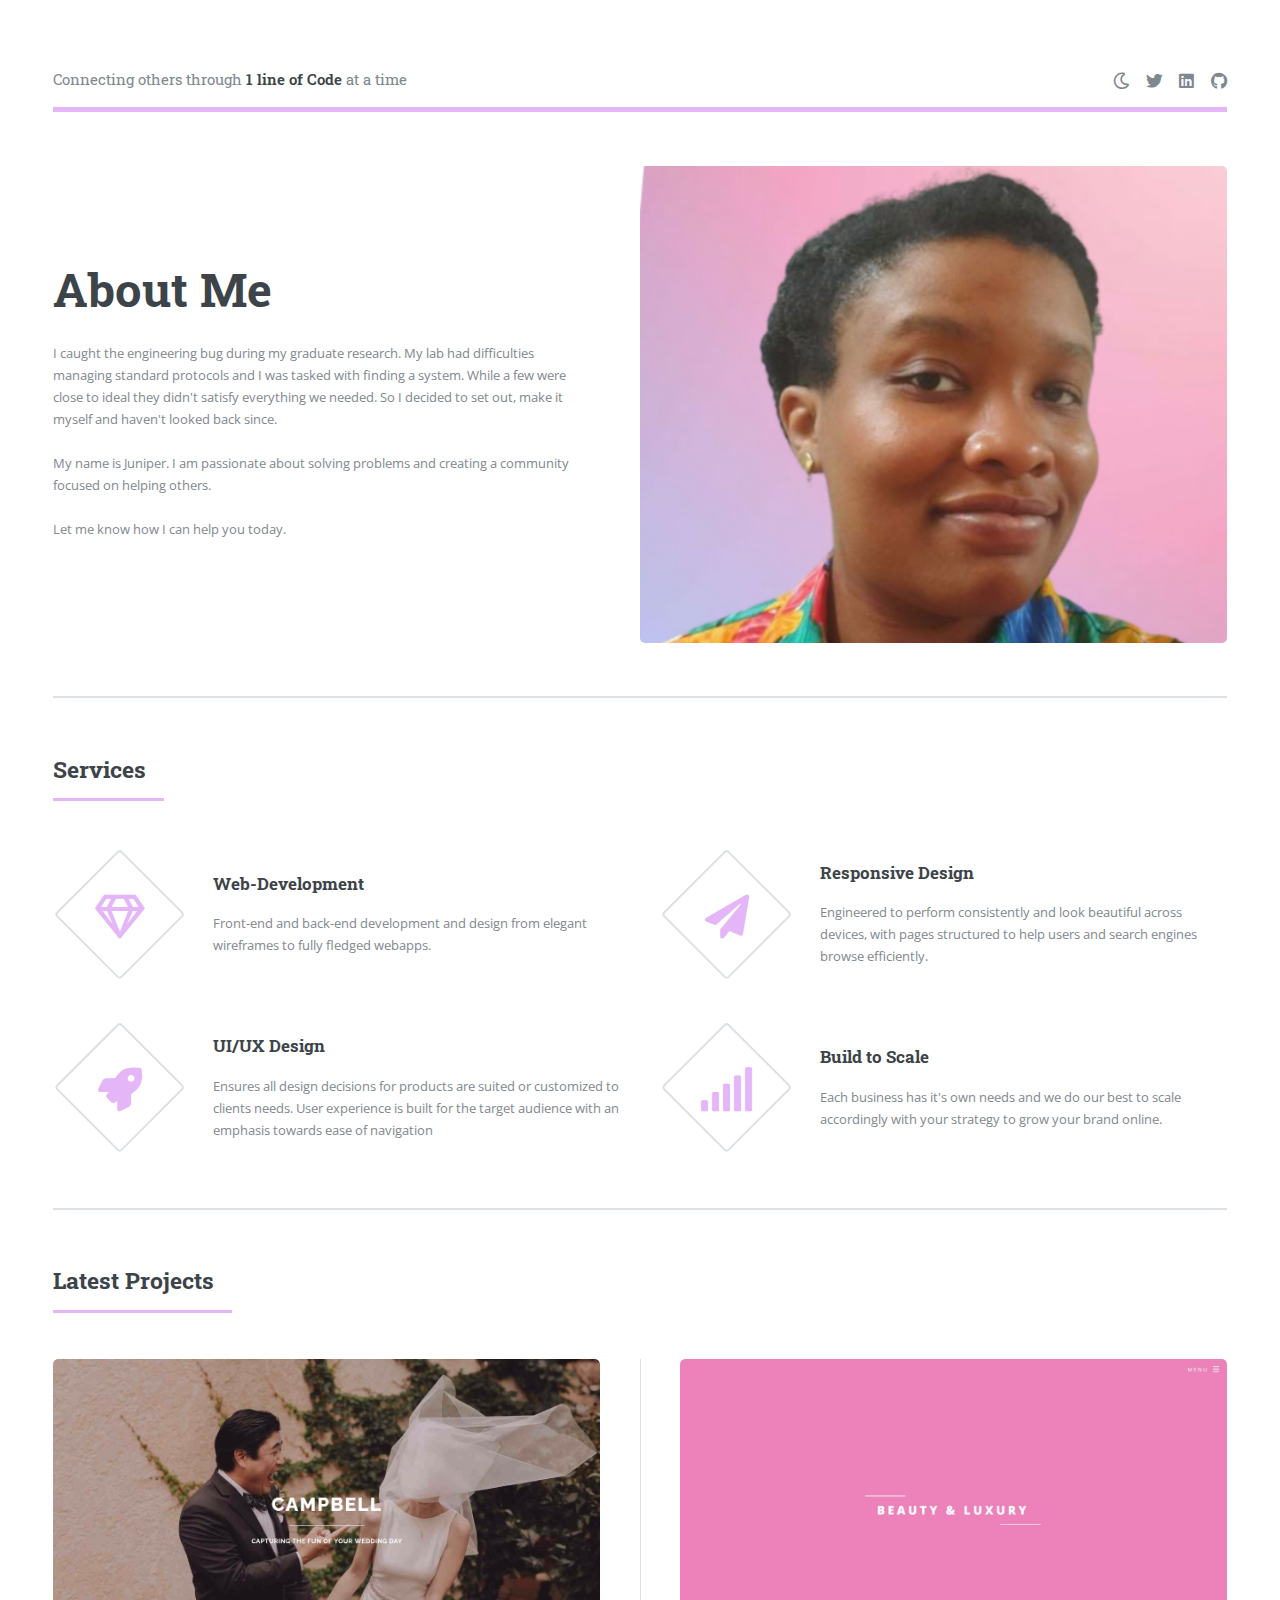
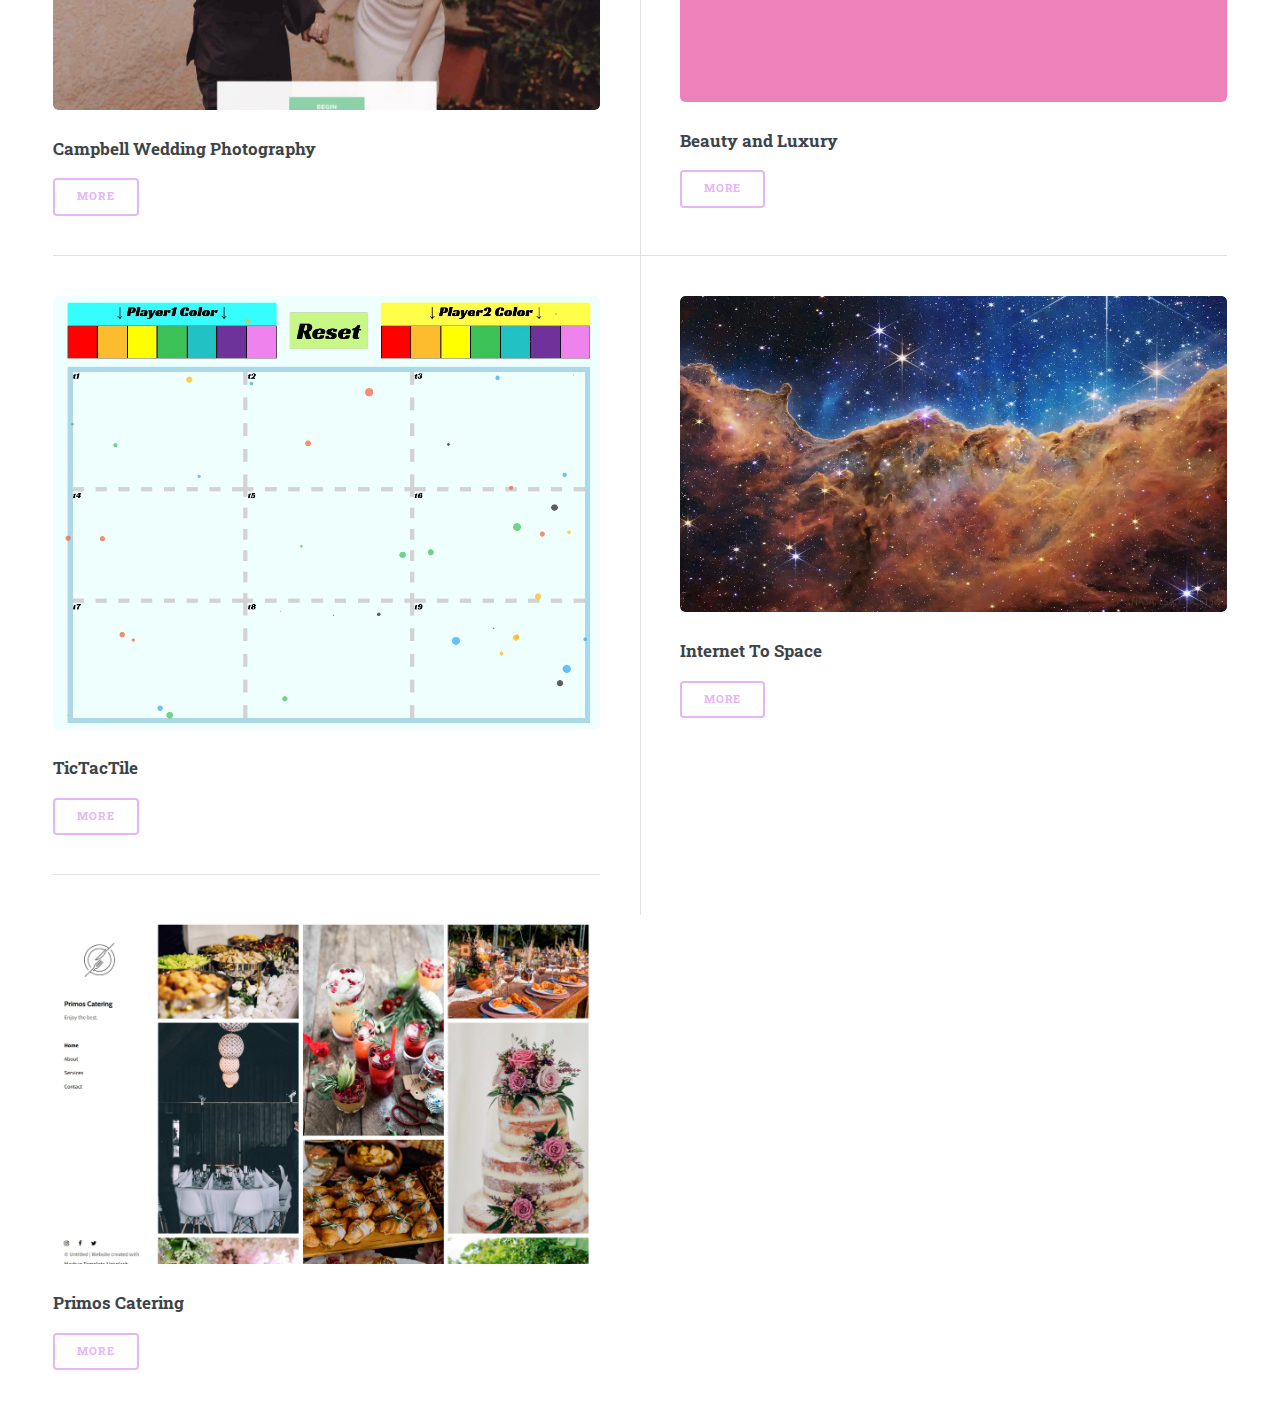
==== commit ec3b21fb: "Added dark mode, removed search bar, updated project list and other files" ====
--- a/about.html
+++ b/about.html
@@ -24,9 +24,9 @@
 								<header id="header">
 									<a href="index.html" class="logo">Connecting others through <strong>1 line of Code</strong> at a time</a>
 									<ul class="icons">
-										<!--<li><a class="icon fa-moon dark-mode"><span class="label">Night-Mode</span></a></li> -->
+										<li><a id="mode" class="icon fa-moon dark-mode"><span class="label">Night-Mode</span></a></li> 
 										<li><a href="https://twitter.com/DevwJuniper" target="_blank" class="icon brands fa-twitter"><span class="label">Twitter</span></a></li>
-										<li><a href="mailto:juniperpress@protonmail.com" target="_blank" class="icon fa-envelope"><span class="label">Email</span></a></li>
+										<!--<li><a href="#" target="_blank" class="icon fa-envelope"><span class="label">Email</span></a></li>-->
 										<li><a href="https://www.linkedin.com/in/juniperpress" target="_blank" class="icon brands fa-linkedin"><span class="label">Linked-In</span></a></li>
 										<li><a href="https://github.com/Pressedj" target="_blank" class="icon brands fa-github"><span class="label">Github</span></a></li>
 									</ul>
@@ -53,7 +53,7 @@
 											<br />Let me know how I can help you today.
 										</p>
 										<ul class="actions">
-											<li><a href="mailto:juniperpress@protonmail.com" class="button big">Email Me</a></li>
+											<!--<li><a href="#" class="button big">Email Me</a></li>-->
 										</ul>
 									</div>
 									<span class="image object">
@@ -108,33 +108,41 @@
 									</header>
 									<div class="posts">
 										<article>
-											<a href="https://campbellphotos.netlify.app/" target="_blank" class="image"><img src="images/campbell.jpg" alt="" /></a>
+											<a href="https://campbellphotos.netlify.app/" target="_blank" class="image"><img src="images/campbell.jpg" alt="Photography site preview image" /></a>
 											<h3>Campbell Wedding Photography</h3>
 											<ul class="actions">
 												<li><a href="https://campbellphotos.netlify.app/" target="_blank" class="button">More</a></li>
 											</ul>
 										</article>
 										<article>
-											<a href="https://luxsalons.netlify.app/" target="_blank" class="image"><img src="images/bealux.jpg" alt="" /></a>
+											<a href="https://luxsalons.netlify.app/" target="_blank" class="image"><img src="images/bealux.jpg" alt="Hair Salon Preview image" /></a>
 											<h3>Beauty and Luxury</h3>
 											<ul class="actions">
 												<li><a href="https://luxsalons.netlify.app/" target="_blank" class="button">More</a></li>
 											</ul>
 										</article>
 										<article>
-											<a href="https://primoscatering.netlify.app/" target="_blank" class="image"><img src="images/primos.jpg" alt="" /></a>
+											<a href="https://tictactile.netlify.app/" target="_blank" class="image"><img src="images/ttt.webp" alt="Image of Tic Tac Tile Board Game" /></a>
+											<h3>TicTacTile</h3>
+											<ul class="actions">
+												<li><a href="https://tictactile.netlify.app/" target="_blank" class="button">More</a></li>
+											</ul>
+										</article>
+										<article>
+											<a href="https://internet2space.netlify.app/" target="_blank" class="image"><img src="images/i2s.webp" alt="Nasa picture of Carina Cliffs" /></a>
+											<h3>Internet To Space</h3>
+											<ul class="actions">
+												<li><a href="https://internet2space.netlify.app/" target="_blank" class="button">More</a></li>
+											</ul>
+										</article>
+										<article>
+											<a href="https://primoscatering.netlify.app/" target="_blank" class="image"><img src="images/primos.jpg" alt="Catering site preview image" /></a>
 											<h3>Primos Catering</h3>
 											<ul class="actions">
 												<li><a href="https://primoscatering.netlify.app/" target="_blank" class="button">More</a></li>
 											</ul>
 										</article>
-										<article>
-											<a href="https://primoscatering.netlify.app/" target="_blank" class="image"><img src="images/primos.jpg" alt="" /></a>
-											<h3>Internet To Space</h3>
-											<ul class="actions">
-												<li><a href="https://internet2space.netlify.app/" target="_blank" class="button">More</a></li>
-											</ul>
-										</article>										<!--
+										<!--
 	<article>
 		<a href="#" class="image"><img src="images/pic04.jpg" alt="" /></a>
 		<h3>Sed etiam facilis</h3>
@@ -170,11 +178,11 @@
 						<div class="inner">
 
 							<!-- Search -->
-								<section id="search" class="alt">
+								<!--<section id="search" class="alt">
 									<form method="post" action="#">
 										<input type="text" name="query" id="query" placeholder="Search" />
 									</form>
-								</section>
+								</section>-->
 
 							<!-- Menu -->
 
@@ -187,7 +195,7 @@
 									</header>
 									<p>Start a conversation</p>
 									<ul class="contact">
-										<li class="icon solid fa-envelope"><a href=""mailto:juniperpress@protonmail.com">juniperpress@protonmail.com</a></li>
+										<!--<li class="icon solid fa-envelope"><a href="#"></a></li>-->
 										<li class="icon brands fa-twitter"><a target="_blank" href="https://twitter.com/devwjuniper">DevwJuniper.com/Twitter</a></li>
 									</ul>
 								</section>
--- a/assets/css/main.css
+++ b/assets/css/main.css
@@ -81,6 +81,7 @@
   background: #ffffff; }
 
 
+
   body.is-preload *, body.is-preload *:before, body.is-preload *:after, body.is-resizing *, body.is-resizing *:before, body.is-resizing *:after {
     -moz-animation: none !important;
     -webkit-animation: none !important;
@@ -114,11 +115,11 @@
   -ms-transition: color 0.2s ease-in-out, border-bottom-color 0.2s ease-in-out;
   transition: color 0.2s ease-in-out, border-bottom-color 0.2s ease-in-out;
   border-bottom: dotted 1px;
-  color: #7ac904;
+  color: #E4B5F7 ;
   text-decoration: none; }
   a:hover {
-    border-bottom-color: #7ac904;
-    color: #7ac904 !important; }
+    border-bottom-color: #E4B5F7 ;
+    color: #E4B5F7  !important; }
     a:hover strong {
       color: inherit; }
 
@@ -1000,7 +1001,7 @@
   text-transform: uppercase; }
 
 header.major > :last-child {
-  border-bottom: solid 3px #7ac904;
+  border-bottom: solid 3px #E4B5F7 ;
   display: inline-block;
   margin: 0 0 2em 0;
   padding: 0 0.75em 0.5em 0; }
@@ -1058,8 +1059,8 @@
   input[type="url"]:focus,
   select:focus,
   textarea:focus {
-    border-color: #7ac904;
-    box-shadow: 0 0 0 1px #7ac904; }
+    border-color: #E4B5F7 ;
+    box-shadow: 0 0 0 1px #E4B5F7 ; }
 
 select {
   background-image: url("data:image/svg+xml;charset=utf8,%3Csvg xmlns='http://www.w3.org/2000/svg' width='40' height='40' preserveAspectRatio='none' viewBox='0 0 40 40'%3E%3Cpath d='M9.4,12.3l10.4,10.4l10.4-10.4c0.2-0.2,0.5-0.4,0.9-0.4c0.3,0,0.6,0.1,0.9,0.4l3.3,3.3c0.2,0.2,0.4,0.5,0.4,0.9 c0,0.4-0.1,0.6-0.4,0.9L20.7,31.9c-0.2,0.2-0.5,0.4-0.9,0.4c-0.3,0-0.6-0.1-0.9-0.4L4.3,17.3c-0.2-0.2-0.4-0.5-0.4-0.9 c0-0.4,0.1-0.6,0.4-0.9l3.3-3.3c0.2-0.2,0.5-0.4,0.9-0.4S9.1,12.1,9.4,12.3z' fill='rgba(210, 215, 217, 0.75)' /%3E%3C/svg%3E");
@@ -1147,8 +1148,8 @@
     content: '\f00c'; }
   input[type="checkbox"]:focus + label:before,
   input[type="radio"]:focus + label:before {
-    border-color: #7ac904;
-    box-shadow: 0 0 0 1px #7ac904; }
+    border-color: #E4B5F7 ;
+    box-shadow: 0 0 0 1px #E4B5F7 ; }
 
 input[type="checkbox"] + label:before {
   border-radius: 0.375em; }
@@ -1378,7 +1379,7 @@
       font-family: 'Font Awesome 5 Free';
       font-weight: 400; }
     ul.contact li:before {
-      color: #7ac904;
+      color: #E4B5F7 ;
       display: inline-block;
       font-size: 1.5em;
       height: 1.125em;
@@ -1423,7 +1424,7 @@
       padding: 0 0.5em;
       text-align: center; }
       ul.pagination li > .page.active {
-        background-color: #7ac904;
+        background-color: #E4B5F7 ;
         color: #ffffff !important; }
         ul.pagination li > .page.active:hover {
           background-color: #f67878; }
@@ -1497,8 +1498,8 @@
   background-color: transparent;
   border-radius: 0.375em;
   border: 0;
-  box-shadow: inset 0 0 0 2px #7ac904;
-  color: #7ac904 !important;
+  box-shadow: inset 0 0 0 2px #E4B5F7 ;
+  color: #E4B5F7  !important;
   cursor: pointer;
   display: inline-block;
   font-family: "Roboto Slab", serif;
@@ -1555,7 +1556,7 @@
   input[type="button"].primary,
   button.primary,
   .button.primary {
-    background-color: #7ac904;
+    background-color: #E4B5F7 ;
     box-shadow: none;
     color: #ffffff !important; }
     input[type="submit"].primary:hover,
@@ -1644,7 +1645,7 @@
       text-align: center;
       width: 10em; }
       .features article .icon:before {
-        color: #7ac904;
+        color: #E4B5F7 ;
         font-size: 2.75rem;
         position: relative;
         top: 0.05em; }
@@ -1933,7 +1934,10 @@
   background-color: #f5f6f7;
   font-size: 0.9em;
   position: relative;
-  width: 26em; }
+  width: 26em; 
+  display: none;
+}
+
   #sidebar h2 {
     font-size: 1.38889em; }
   #sidebar > .inner {
@@ -2077,7 +2081,7 @@
     display: -webkit-flex;
     display: -ms-flex;
     display: flex;
-    border-bottom: solid 5px #7ac904;
+    border-bottom: solid 5px #E4B5F7 ;
     padding: 6em 0 1em 0;
     position: relative;
 }
@@ -2118,7 +2122,7 @@
   display: -ms-flex;
   display: flex; }
   #banner h1 {
-    margin-top: -0.125em; }
+    margin-top: 2em; }
   #banner .content {
     -moz-flex-grow: 1;
     -webkit-flex-grow: 1;
@@ -2217,7 +2221,7 @@
     font-size: 0.9em;
     padding: 0.625em 0; }
     #menu ul a:hover, #menu ul span:hover {
-      color: #7ac904; }
+      color: #E4B5F7 ; }
     #menu ul a.opener, #menu ul span.opener {
       -moz-transition: color 0.2s ease-in-out;
       -webkit-transition: color 0.2s ease-in-out;
@@ -2247,7 +2251,7 @@
         position: absolute;
         right: 0; }
       #menu ul a.opener:hover:before, #menu ul span.opener:hover:before {
-        color: #7ac904; }
+        color: #E4B5F7 ; }
       #menu ul a.opener.active + ul, #menu ul span.opener.active + ul {
         display: block; }
       #menu ul a.opener.active:before, #menu ul span.opener.active:before {
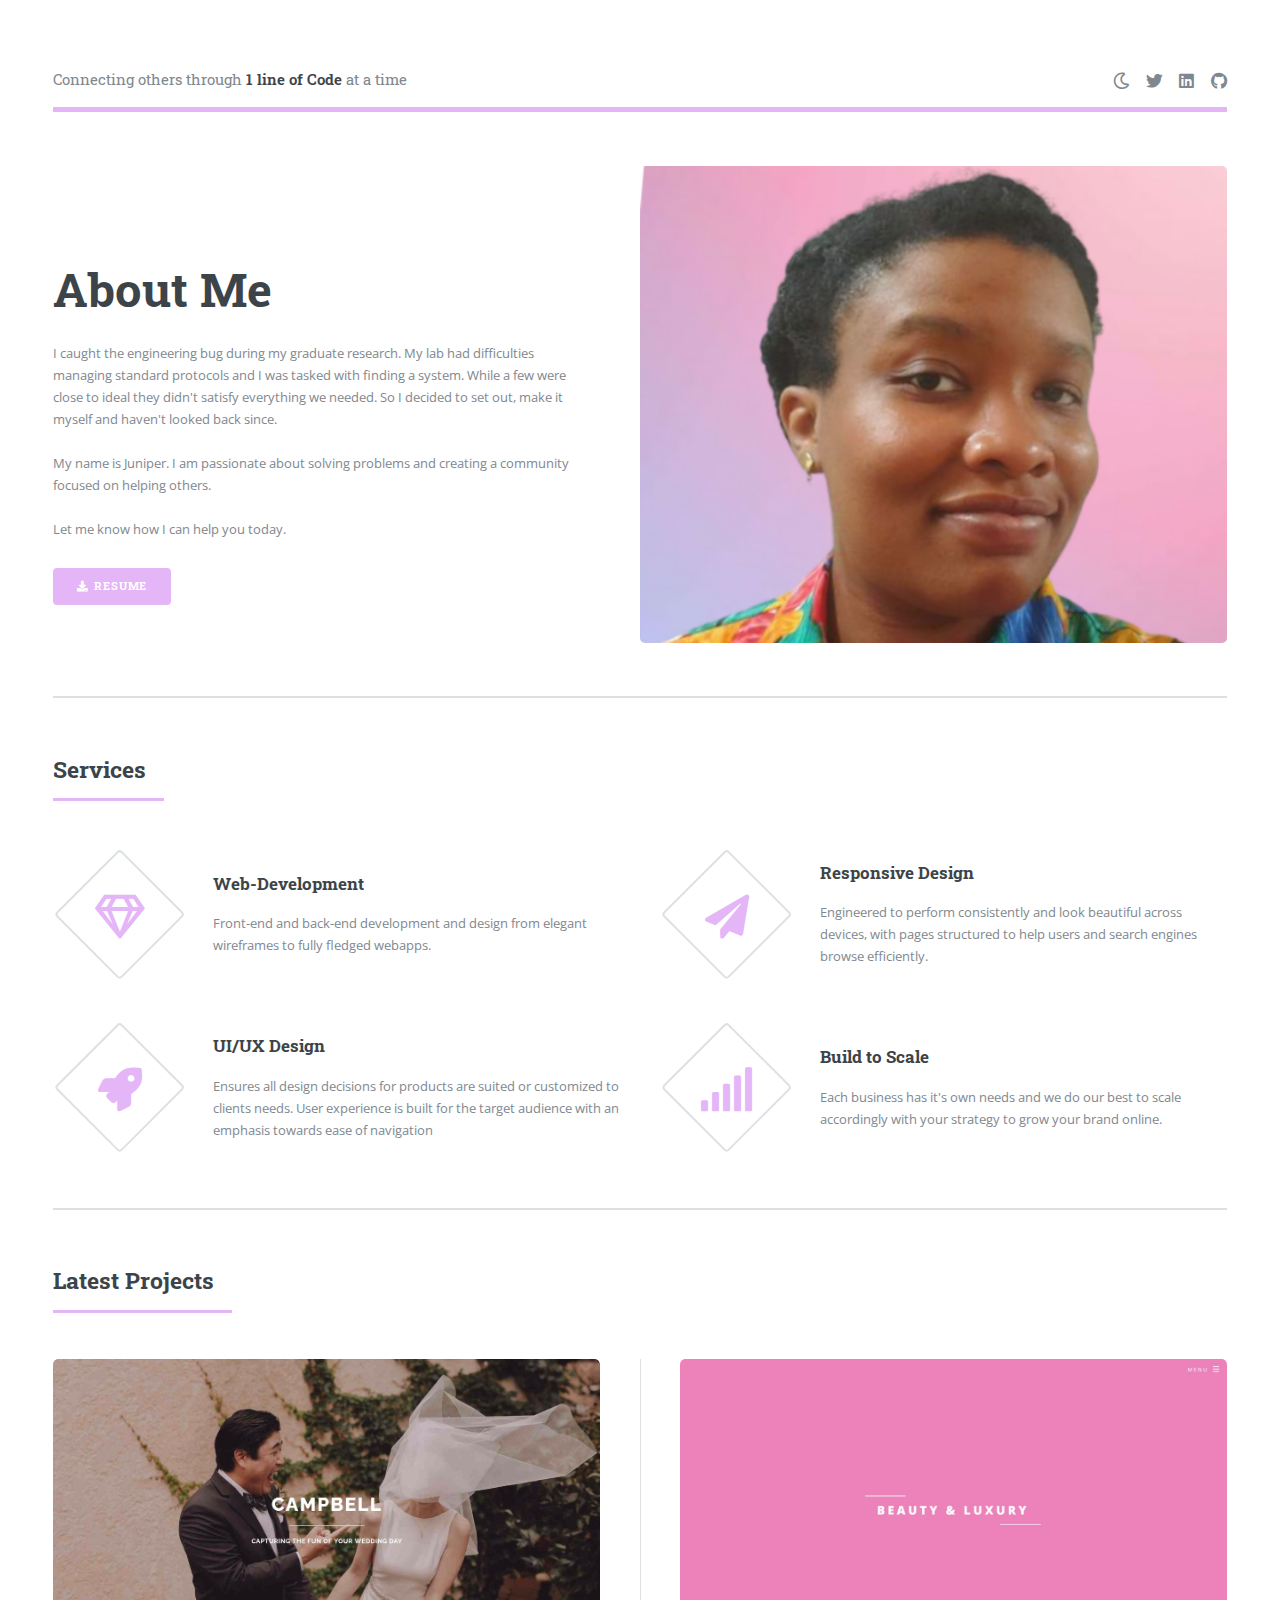
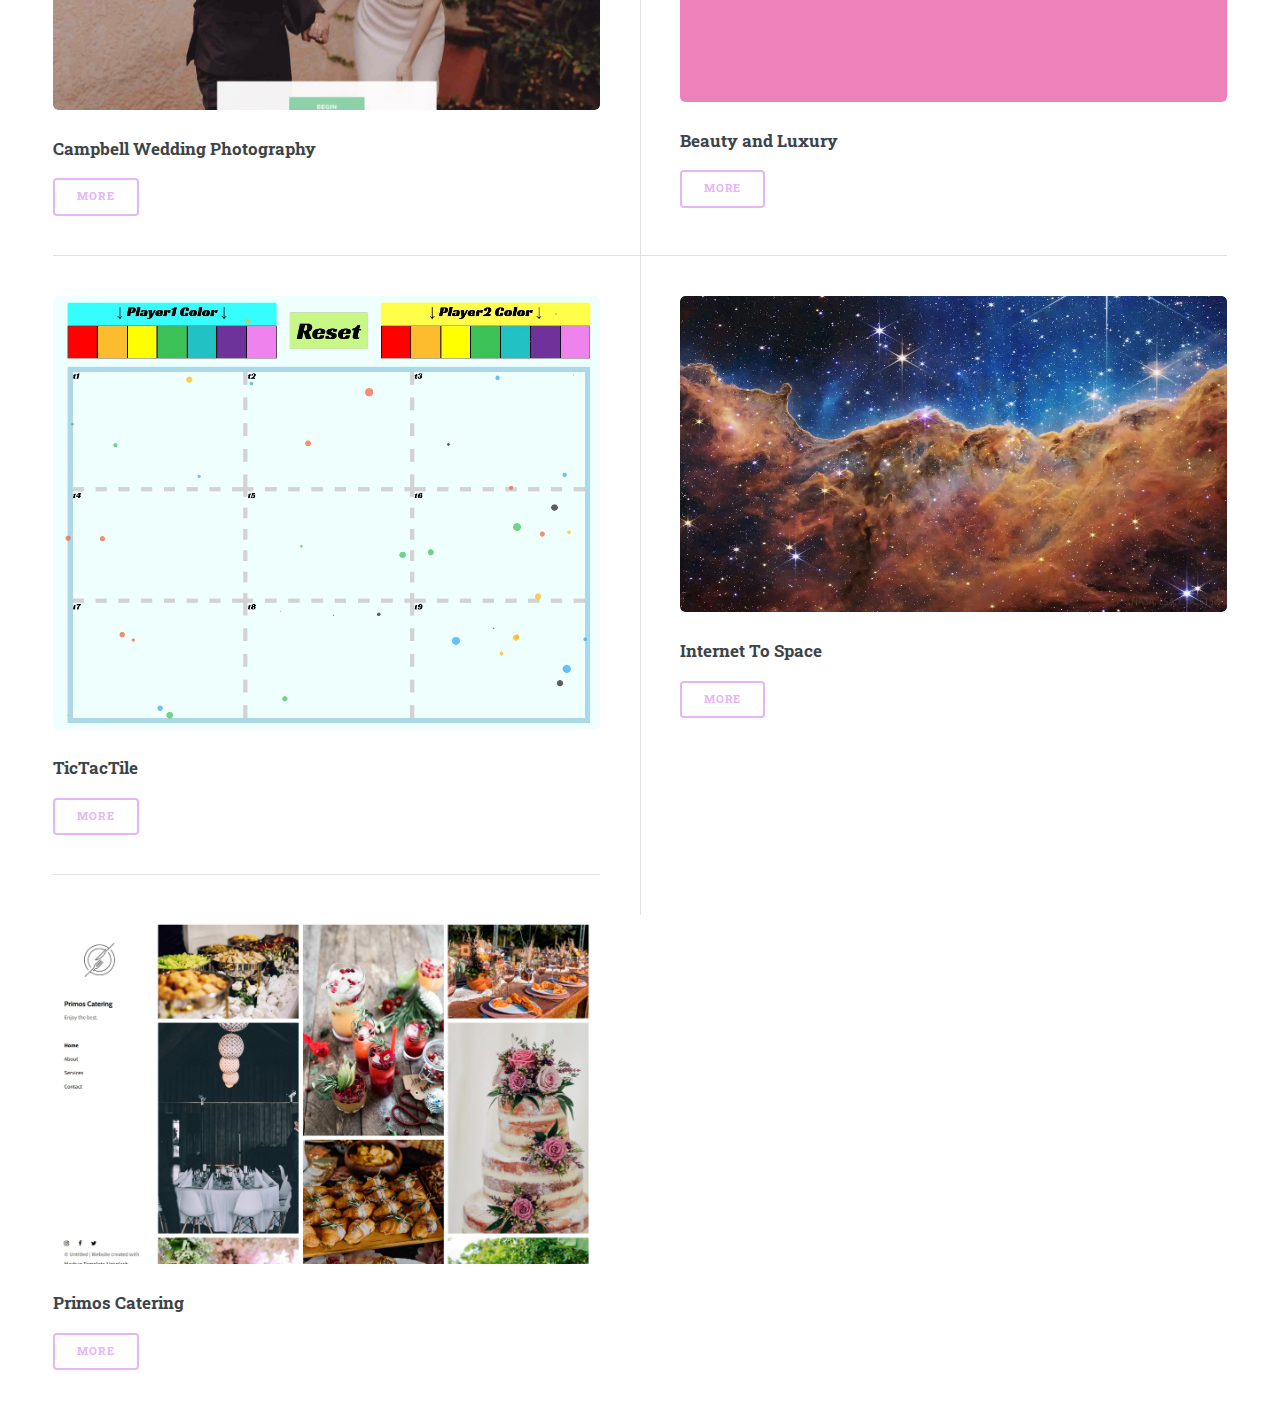
==== commit 3b57a4a6: "Added Resume, updated gitignore" ====
--- a/about.html
+++ b/about.html
@@ -53,7 +53,7 @@
 											<br />Let me know how I can help you today.
 										</p>
 										<ul class="actions">
-											<!--<li><a href="#" class="button big">Email Me</a></li>-->
+											<li><a target="_blank" href="resume/JuniperPress_Resume.pdf" download="JuniperPress_Resume.pdf" class="button primary icon solid fa-download">Resume</a></li>
 										</ul>
 									</div>
 									<span class="image object">
@@ -165,9 +165,10 @@
 		<p>Aenean ornare velit lacus, ac varius enim lorem ullamcorper dolore. Proin aliquam facilisis ante interdum. Sed nulla amet lorem feugiat tempus aliquam.</p>
 		<ul class="actions">
 			<li><a href="#" class="button">More</a></li>
-		-->
+
 										</ul>
 										</article>
+											-->
 									</div>
 								</section>
 						</div>
